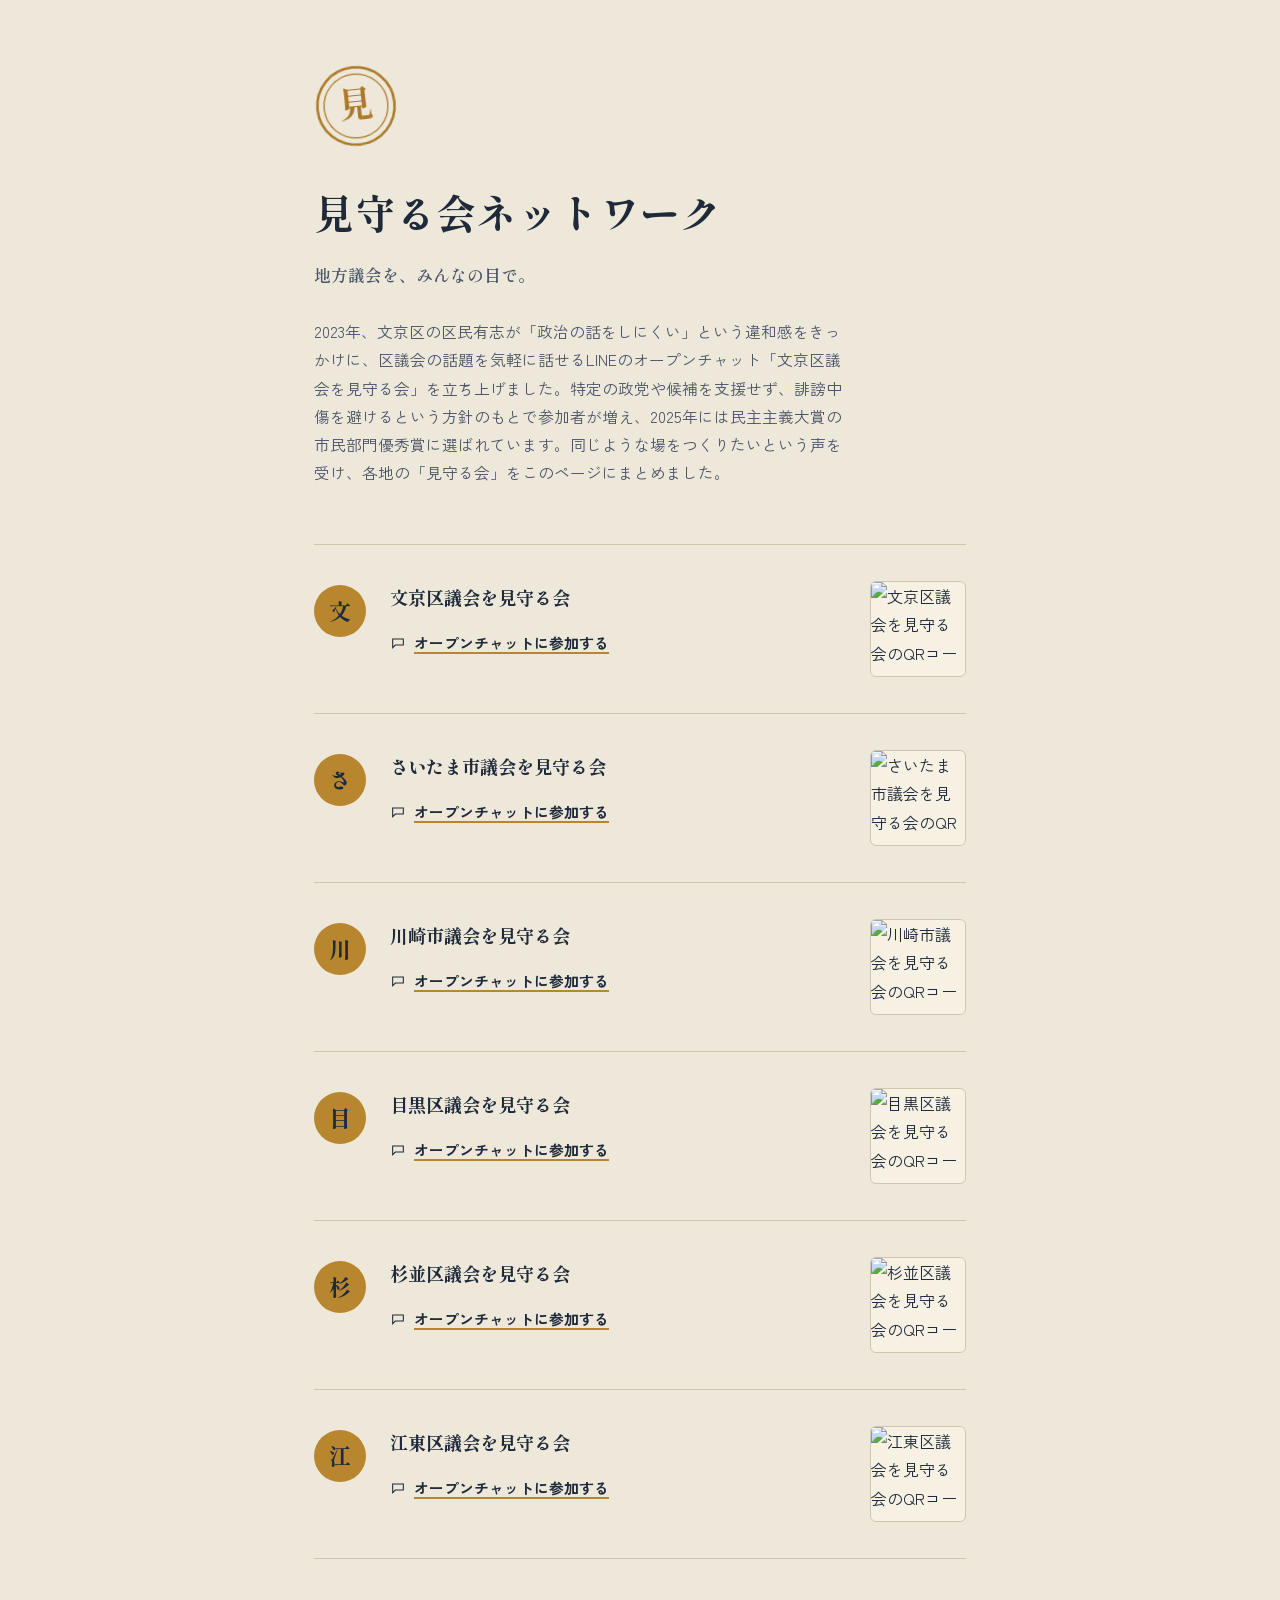
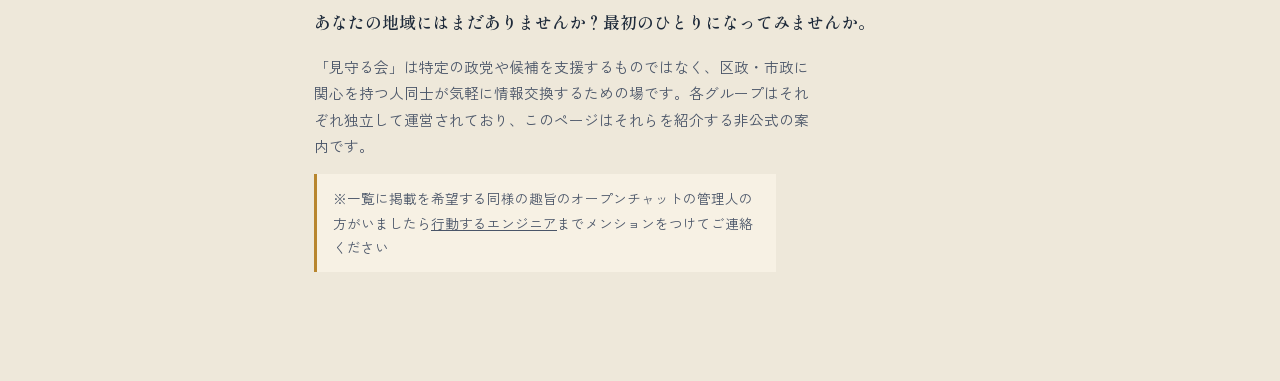
==== index.html @ e1a7dbbd "Update index.html" ====
<!DOCTYPE html>
<html lang="ja">
<head>
<meta charset="UTF-8">
<meta name="viewport" content="width=device-width, initial-scale=1.0">
<title>見守る会ネットワーク | 地方議会を、みんなの目で</title>
<meta name="description" content="各地の「区議会・市議会を見守る会」のLINEオープンチャットへのリンク集です。">

<!--
  ▼ メンテナンス用メモ（公開前に必ず確認してください）▼

  1. 各グループの <a class="join" href="…"> のURLを、実際のLINEオープンチャットの
     招待URL（https://line.me/ti/g2/… の形式）に書き換えてください。
     QRコードはこのURLから自動生成されるので、href を直すだけで両方が更新されます。

  2. 新しい区・市を追加したい場合は、<article class="chapter">…</article> の
     ブロックをひとつ複製して、badge の文字・見出し・説明文・href を書き換えてください。

  3. できあがったら、このファイルを index.html としてGitHubリポジトリのルートに置き、
     Settings → Pages → Branch を選んで公開すれば完了です。
-->

<style>
  @import url('https://fonts.googleapis.com/css2?family=Shippori+Mincho+B1:wght@600;800&family=Zen+Kaku+Gothic+New:wght@400;500;700&display=swap');

  :root{
    --paper: #EEE8DA;
    --paper-light: #F7F1E4;
    --ink: #1E2A3A;
    --ink-soft: #4A5568;
    --gold: #B8862E;
    --green: #4B6B4F;
    --rule: #CFC6B0;
  }

  *{ box-sizing: border-box; }

  html{ -webkit-text-size-adjust: 100%; }

  body{
    margin: 0;
    background: var(--paper);
    color: var(--ink);
    font-family: 'Zen Kaku Gothic New', 'Hiragino Sans', sans-serif;
    line-height: 1.8;
  }

  a{ color: inherit; }

  .wrap{
    max-width: 700px;
    margin: 0 auto;
    padding: 64px 24px 96px;
  }

  /* ---- hero ---- */

  .hero{
    margin-bottom: 56px;
  }

  .seal{
    width: 84px;
    height: 84px;
    margin-bottom: 28px;
  }

  .seal svg{
    width: 100%;
    height: 100%;
    mix-blend-mode: multiply;
    transform: rotate(-6deg);
  }

  @media (prefers-reduced-motion: no-preference){
    .seal svg{
      animation: stamp 0.5s cubic-bezier(.2,1.4,.4,1) both;
    }
  }

  @keyframes stamp{
    0%{ transform: rotate(-6deg) scale(1.9); opacity: 0; }
    100%{ transform: rotate(-6deg) scale(1); opacity: 1; }
  }

  h1{
    font-family: 'Shippori Mincho B1', serif;
    font-weight: 800;
    font-size: clamp(1.8rem, 5vw, 2.5rem);
    margin: 0 0 12px;
    letter-spacing: 0.02em;
  }

  .subhead{
    font-family: 'Shippori Mincho B1', serif;
    font-weight: 600;
    font-size: 1.05rem;
    color: var(--ink-soft);
    margin: 0 0 28px;
  }

  .lede{
    max-width: 34em;
    font-size: 0.98rem;
    color: var(--ink-soft);
  }

  /* ---- chapters ---- */

  .chapters{
    border-top: 1px solid var(--rule);
  }

  .chapter{
    display: flex;
    align-items: flex-start;
    gap: 24px;
    padding: 36px 0;
    border-bottom: 1px solid var(--rule);
  }

  .badge{
    flex: none;
    width: 52px;
    height: 52px;
    border-radius: 50%;
    background: var(--gold);
    color: var(--ink);
    font-family: 'Shippori Mincho B1', serif;
    font-weight: 800;
    font-size: 1.4rem;
    display: flex;
    align-items: center;
    justify-content: center;
    margin-top: 4px;
  }

  .chapter-body{
    flex: 1 1 auto;
    min-width: 0;
  }

  .chapter-body h2{
    font-family: 'Shippori Mincho B1', serif;
    font-weight: 800;
    font-size: 1.15rem;
    margin: 0 0 10px;
  }

  .join{
    margin-top: 6px;
    display: inline-flex;
    align-items: center;
    gap: 8px;
    font-weight: 700;
    font-size: 0.92rem;
    text-decoration: underline;
    text-decoration-color: var(--gold);
    text-decoration-thickness: 2px;
    text-underline-offset: 3px;
  }

  .join svg{ flex: none; width: 16px; height: 16px; }

  .qr{
    flex: none;
    width: 96px;
  }

  .qr img{
    width: 96px;
    height: 96px;
    display: block;
    border-radius: 6px;
    border: 1px solid var(--rule);
    background: var(--paper-light);
  }

  a:focus-visible, .join:focus-visible{
    outline: 2px solid var(--green);
    outline-offset: 3px;
  }

  /* ---- footer ---- */

  footer{
    margin-top: 48px;
  }

  footer p{
    font-size: 0.92rem;
    color: var(--ink-soft);
    max-width: 34em;
  }

  footer .call{
    font-family: 'Shippori Mincho B1', serif;
    font-weight: 600;
    font-size: 1.05rem;
    color: var(--ink);
  }

  footer .note{
    padding: 12px 16px;
    background: var(--paper-light);
    border-left: 3px solid var(--gold);
    font-size: 0.85rem;
  }

  @media (max-width: 520px){
    .wrap{ padding: 48px 18px 72px; }
    .chapter{ flex-wrap: wrap; }
    .qr{ order: 3; width: 84px; margin-left: 76px; margin-top: -4px; }
    .qr img{ width: 84px; height: 84px; }
  }
</style>
</head>
<body>
<div class="wrap">

  <header class="hero">
    <div class="seal" aria-hidden="true">
      <svg viewBox="0 0 100 100" xmlns="http://www.w3.org/2000/svg">
        <circle cx="50" cy="50" r="46" fill="none" stroke="#B8862E" stroke-width="3"/>
        <circle cx="50" cy="50" r="38" fill="none" stroke="#B8862E" stroke-width="1.5"/>
        <text x="50" y="63" text-anchor="middle" font-family="'Shippori Mincho B1', serif" font-weight="800" font-size="42" fill="#B8862E">見</text>
      </svg>
    </div>

    <h1>見守る会ネットワーク</h1>
    <p class="subhead">地方議会を、みんなの目で。</p>

    <p class="lede">
      2023年、文京区の区民有志が「政治の話をしにくい」という違和感をきっかけに、区議会の話題を気軽に話せるLINEのオープンチャット「文京区議会を見守る会」を立ち上げました。特定の政党や候補を支援せず、誹謗中傷を避けるという方針のもとで参加者が増え、2025年には民主主義大賞の市民部門優秀賞に選ばれています。同じような場をつくりたいという声を受け、各地の「見守る会」をこのページにまとめました。
    </p>
  </header>

  <section class="chapters">

    <article class="chapter">
      <div class="badge" aria-hidden="true">文</div>
      <div class="chapter-body">
        <h2>文京区議会を見守る会</h2>
        <a class="join" href="https://line.me/ti/g2/uX19xiIbh3sgjLRc8Ievl3OVMEF34c_DTmSJSw" target="_blank" rel="noopener">
          <svg viewBox="0 0 24 24" fill="none" stroke="currentColor" stroke-width="1.6"><path d="M4 6h16v9H8l-4 4V6z"/></svg>
          オープンチャットに参加する
        </a>
      </div>
      <div class="qr"><img alt="文京区議会を見守る会のQRコード"></div>
    </article>

    <article class="chapter">
      <div class="badge" aria-hidden="true">さ</div>
      <div class="chapter-body">
        <h2>さいたま市議会を見守る会</h2>
        <a class="join" href="https://line.me/ti/g2/AJTHXUtcgmkE7awT84S6b3nRn2G5R-dXxA-NnQ" target="_blank" rel="noopener">
          <svg viewBox="0 0 24 24" fill="none" stroke="currentColor" stroke-width="1.6"><path d="M4 6h16v9H8l-4 4V6z"/></svg>
          オープンチャットに参加する
        </a>
      </div>
      <div class="qr"><img alt="さいたま市議会を見守る会のQRコード"></div>
    </article>

    <article class="chapter">
      <div class="badge" aria-hidden="true">川</div>
      <div class="chapter-body">
        <h2>川崎市議会を見守る会</h2>
        <a class="join" href="https://line.me/ti/g2/vGYy5EzoUxBh_AEsr9-1uiulhtt3LgHVpwlJww" target="_blank" rel="noopener">
          <svg viewBox="0 0 24 24" fill="none" stroke="currentColor" stroke-width="1.6"><path d="M4 6h16v9H8l-4 4V6z"/></svg>
          オープンチャットに参加する
        </a>
      </div>
      <div class="qr"><img alt="川崎市議会を見守る会のQRコード"></div>
    </article>

    <article class="chapter">
      <div class="badge" aria-hidden="true">目</div>
      <div class="chapter-body">
        <h2>目黒区議会を見守る会</h2>
        <a class="join" href="https://line.me/ti/g2/oS2XibGLpiZVPqiX4y2JxPkpLDPBMiJvh0pNAw" target="_blank" rel="noopener">
          <svg viewBox="0 0 24 24" fill="none" stroke="currentColor" stroke-width="1.6"><path d="M4 6h16v9H8l-4 4V6z"/></svg>
          オープンチャットに参加する
        </a>
      </div>
      <div class="qr"><img alt="目黒区議会を見守る会のQRコード"></div>
    </article>

    <article class="chapter">
      <div class="badge" aria-hidden="true">杉</div>
      <div class="chapter-body">
        <h2>杉並区議会を見守る会</h2>
        <a class="join" href="https://line.me/ti/g2/hIdmI86h2pmT0ciBjO7tIazBXbFbRT5PvGVOoQ" target="_blank" rel="noopener">
          <svg viewBox="0 0 24 24" fill="none" stroke="currentColor" stroke-width="1.6"><path d="M4 6h16v9H8l-4 4V6z"/></svg>
          オープンチャットに参加する
        </a>
      </div>
      <div class="qr"><img alt="杉並区議会を見守る会のQRコード"></div>
    </article>

    <article class="chapter">
      <div class="badge" aria-hidden="true">江</div>
      <div class="chapter-body">
        <h2>江東区議会を見守る会</h2>
        <a class="join" href="https://line.me/ti/g2/2aUk9AWVvsoDFVP3bky-AZstFkCkGgi0l5B05w" target="_blank" rel="noopener">
          <svg viewBox="0 0 24 24" fill="none" stroke="currentColor" stroke-width="1.6"><path d="M4 6h16v9H8l-4 4V6z"/></svg>
          オープンチャットに参加する
        </a>
      </div>
      <div class="qr"><img alt="江東区議会を見守る会のQRコード"></div>
    </article>

  </section>

  <footer>
    <p class="call">あなたの地域にはまだありませんか？最初のひとりになってみませんか。</p>
    <p>「見守る会」は特定の政党や候補を支援するものではなく、区政・市政に関心を持つ人同士が気軽に情報交換するための場です。各グループはそれぞれ独立して運営されており、このページはそれらを紹介する非公式の案内です。</p>
    <p class="note">※一覧に掲載を希望する同様の趣旨のオープンチャットの管理人の方がいましたら<a href="https://x.com/angry_engineer0">行動するエンジニア</a>までメンションをつけてご連絡ください</p>
  </footer>

</div>

<script>
  document.querySelectorAll('.chapter').forEach(function(chapter){
    var link = chapter.querySelector('.join');
    var img = chapter.querySelector('.qr img');
    if(!link || !img) return;
    var url = link.getAttribute('href');
    img.src = 'https://api.qrserver.com/v1/create-qr-code/?size=180x180&margin=8&color=1E2A3A&bgcolor=F7F1E4&data=' + encodeURIComponent(url);
  });
</script>

</body>
</html>
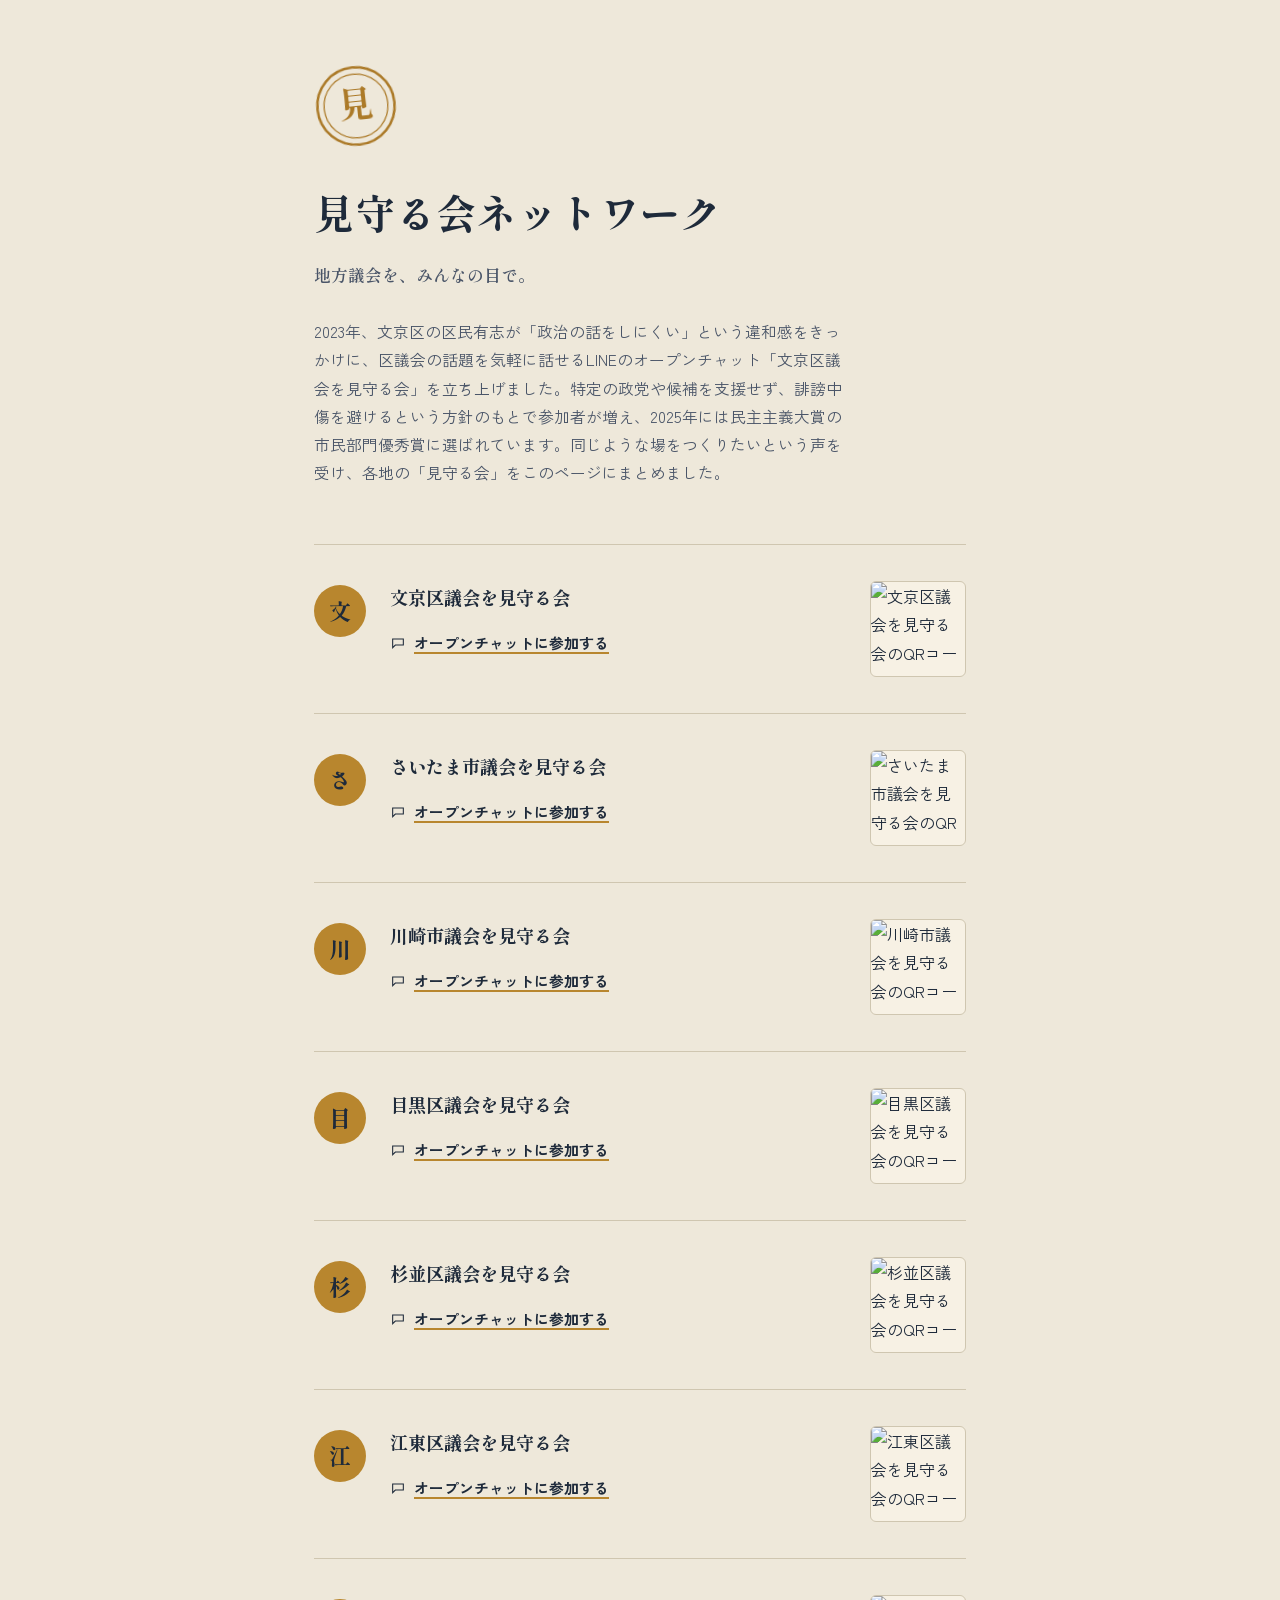
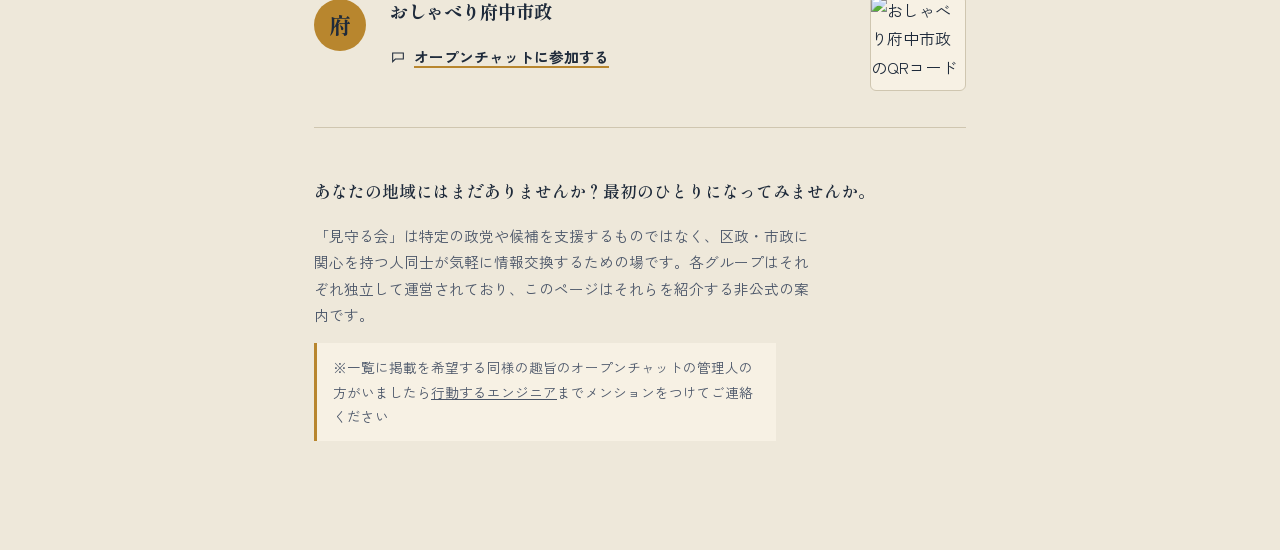
==== commit c4ac11a1: "おしゃべり府中市政追加" ====
--- a/index.html
+++ b/index.html
@@ -309,6 +309,18 @@
       <div class="qr"><img alt="江東区議会を見守る会のQRコード"></div>
     </article>
 
+    <article class="chapter">
+      <div class="badge" aria-hidden="true">府</div>
+      <div class="chapter-body">
+        <h2>おしゃべり府中市政</h2>
+        <a class="join" href="https://line.me/ti/g2/GoTU__NxXvo3y-kL5EpevGjkr70b3fAufKgxzQ" target="_blank" rel="noopener">
+          <svg viewBox="0 0 24 24" fill="none" stroke="currentColor" stroke-width="1.6"><path d="M4 6h16v9H8l-4 4V6z"/></svg>
+          オープンチャットに参加する
+        </a>
+      </div>
+      <div class="qr"><img alt="おしゃべり府中市政のQRコード"></div>
+    </article>
+
   </section>
 
   <footer>
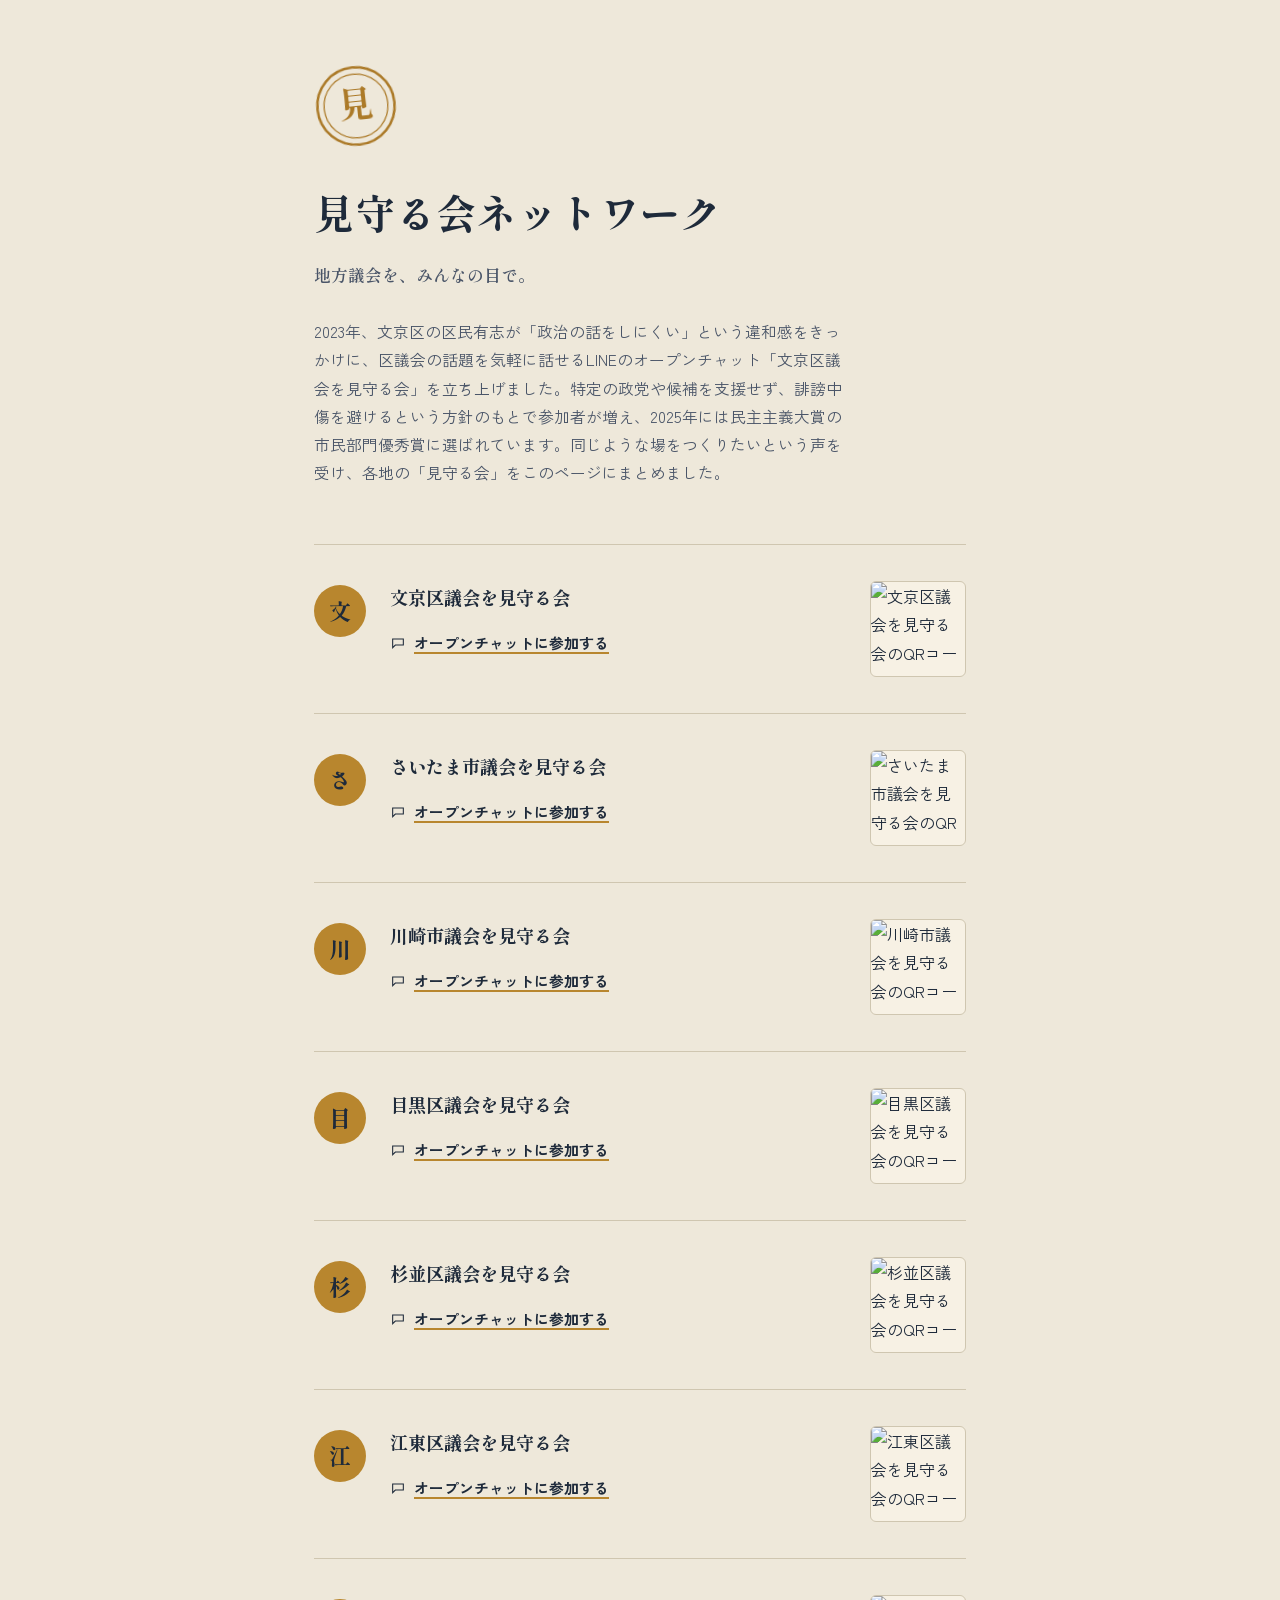
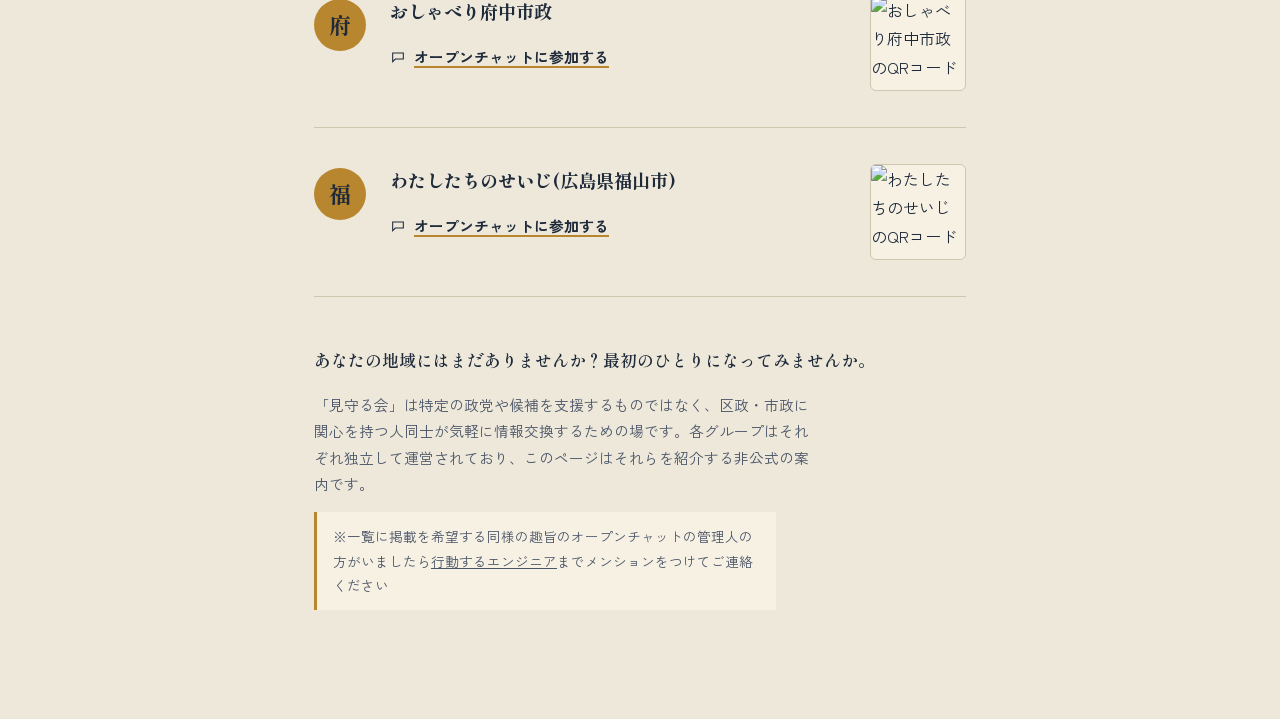
==== commit 70bd8daa: "わたしたちのせいじ(広島県福山市)を追加" ====
--- a/index.html
+++ b/index.html
@@ -321,6 +321,18 @@
       <div class="qr"><img alt="おしゃべり府中市政のQRコード"></div>
     </article>
 
+    <article class="chapter">
+      <div class="badge" aria-hidden="true">福</div>
+      <div class="chapter-body">
+        <h2>わたしたちのせいじ(広島県福山市)</h2>
+        <a class="join" href="https://line.me/ti/g2/9cGcR4DFPSgLPWkqGiiH6FE4uMMx6bXK6iIM7g" target="_blank" rel="noopener">
+          <svg viewBox="0 0 24 24" fill="none" stroke="currentColor" stroke-width="1.6"><path d="M4 6h16v9H8l-4 4V6z"/></svg>
+          オープンチャットに参加する
+        </a>
+      </div>
+      <div class="qr"><img alt="わたしたちのせいじのQRコード"></div>
+    </article>
+
   </section>
 
   <footer>
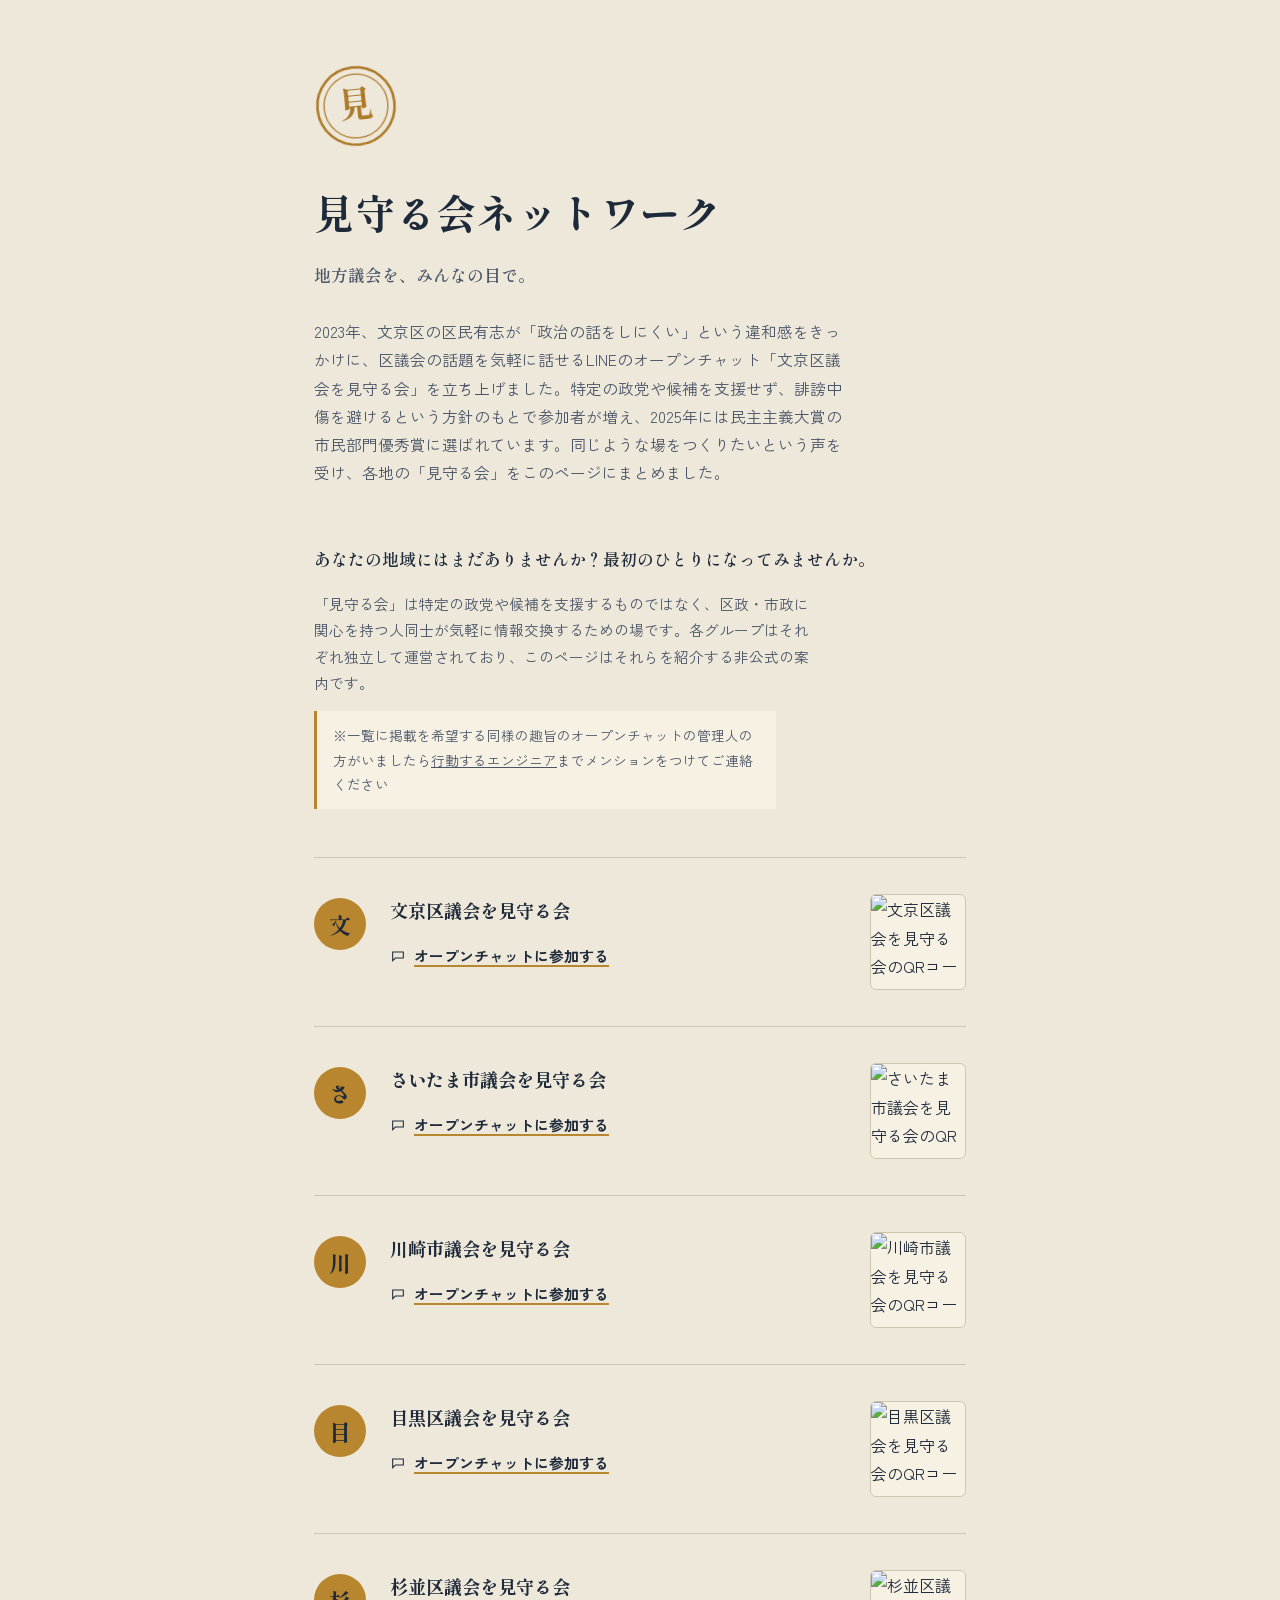
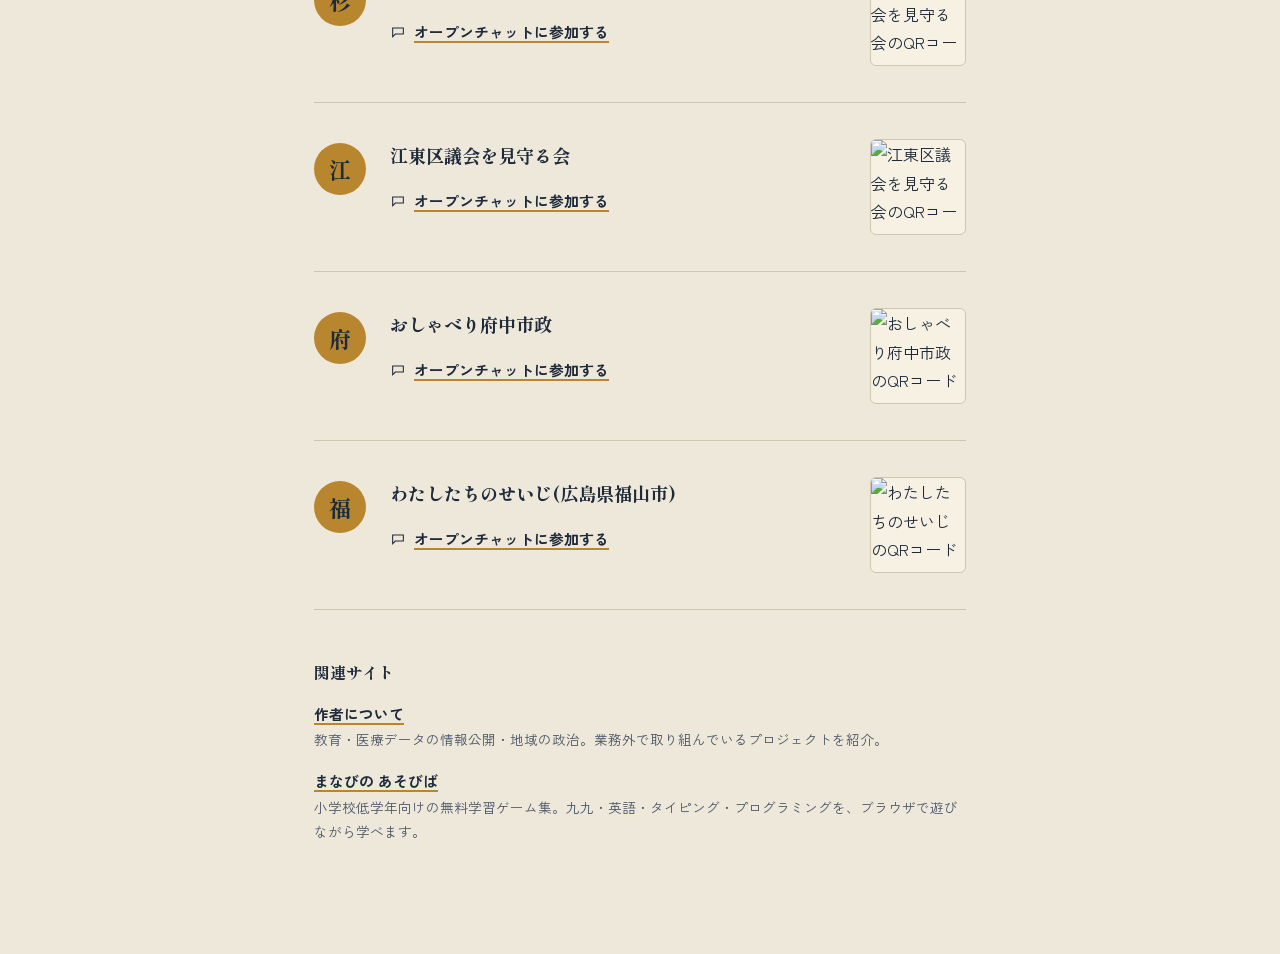
==== commit 626eca64: "ポートフォリオ集とまなびのあそびばへのリンクを追加" ====
--- a/index.html
+++ b/index.html
@@ -187,24 +187,66 @@
     margin-top: 48px;
   }
 
-  footer p{
+  .invite{
+    margin-bottom: 48px;
+  }
+
+  .invite p{
     font-size: 0.92rem;
     color: var(--ink-soft);
     max-width: 34em;
   }
 
-  footer .call{
+  .invite .call{
     font-family: 'Shippori Mincho B1', serif;
     font-weight: 600;
     font-size: 1.05rem;
     color: var(--ink);
   }
 
-  footer .note{
+  .invite .note{
     padding: 12px 16px;
     background: var(--paper-light);
     border-left: 3px solid var(--gold);
     font-size: 0.85rem;
+  }
+
+  /* ---- related ---- */
+
+  .related{
+    margin: 0;
+  }
+
+  .related h2{
+    font-family: 'Shippori Mincho B1', serif;
+    font-weight: 800;
+    font-size: 1rem;
+    margin: 0 0 12px;
+  }
+
+  .related ul{
+    list-style: none;
+    margin: 0;
+    padding: 0;
+  }
+
+  .related li{
+    margin: 0 0 14px;
+  }
+
+  .related a{
+    font-weight: 700;
+    font-size: 0.92rem;
+    text-decoration: underline;
+    text-decoration-color: var(--gold);
+    text-decoration-thickness: 2px;
+    text-underline-offset: 3px;
+  }
+
+  .related .desc{
+    display: block;
+    font-size: 0.85rem;
+    color: var(--ink-soft);
   }
 
   @media (max-width: 520px){
@@ -235,110 +277,126 @@
     </p>
   </header>
 
-  <section class="chapters">
-
-    <article class="chapter">
-      <div class="badge" aria-hidden="true">文</div>
-      <div class="chapter-body">
-        <h2>文京区議会を見守る会</h2>
-        <a class="join" href="https://line.me/ti/g2/uX19xiIbh3sgjLRc8Ievl3OVMEF34c_DTmSJSw" target="_blank" rel="noopener">
-          <svg viewBox="0 0 24 24" fill="none" stroke="currentColor" stroke-width="1.6"><path d="M4 6h16v9H8l-4 4V6z"/></svg>
-          オープンチャットに参加する
-        </a>
-      </div>
-      <div class="qr"><img alt="文京区議会を見守る会のQRコード"></div>
-    </article>
-
-    <article class="chapter">
-      <div class="badge" aria-hidden="true">さ</div>
-      <div class="chapter-body">
-        <h2>さいたま市議会を見守る会</h2>
-        <a class="join" href="https://line.me/ti/g2/AJTHXUtcgmkE7awT84S6b3nRn2G5R-dXxA-NnQ" target="_blank" rel="noopener">
-          <svg viewBox="0 0 24 24" fill="none" stroke="currentColor" stroke-width="1.6"><path d="M4 6h16v9H8l-4 4V6z"/></svg>
-          オープンチャットに参加する
-        </a>
-      </div>
-      <div class="qr"><img alt="さいたま市議会を見守る会のQRコード"></div>
-    </article>
-
-    <article class="chapter">
-      <div class="badge" aria-hidden="true">川</div>
-      <div class="chapter-body">
-        <h2>川崎市議会を見守る会</h2>
-        <a class="join" href="https://line.me/ti/g2/vGYy5EzoUxBh_AEsr9-1uiulhtt3LgHVpwlJww" target="_blank" rel="noopener">
-          <svg viewBox="0 0 24 24" fill="none" stroke="currentColor" stroke-width="1.6"><path d="M4 6h16v9H8l-4 4V6z"/></svg>
-          オープンチャットに参加する
-        </a>
-      </div>
-      <div class="qr"><img alt="川崎市議会を見守る会のQRコード"></div>
-    </article>
-
-    <article class="chapter">
-      <div class="badge" aria-hidden="true">目</div>
-      <div class="chapter-body">
-        <h2>目黒区議会を見守る会</h2>
-        <a class="join" href="https://line.me/ti/g2/oS2XibGLpiZVPqiX4y2JxPkpLDPBMiJvh0pNAw" target="_blank" rel="noopener">
-          <svg viewBox="0 0 24 24" fill="none" stroke="currentColor" stroke-width="1.6"><path d="M4 6h16v9H8l-4 4V6z"/></svg>
-          オープンチャットに参加する
-        </a>
-      </div>
-      <div class="qr"><img alt="目黒区議会を見守る会のQRコード"></div>
-    </article>
-
-    <article class="chapter">
-      <div class="badge" aria-hidden="true">杉</div>
-      <div class="chapter-body">
-        <h2>杉並区議会を見守る会</h2>
-        <a class="join" href="https://line.me/ti/g2/hIdmI86h2pmT0ciBjO7tIazBXbFbRT5PvGVOoQ" target="_blank" rel="noopener">
-          <svg viewBox="0 0 24 24" fill="none" stroke="currentColor" stroke-width="1.6"><path d="M4 6h16v9H8l-4 4V6z"/></svg>
-          オープンチャットに参加する
-        </a>
-      </div>
-      <div class="qr"><img alt="杉並区議会を見守る会のQRコード"></div>
-    </article>
-
-    <article class="chapter">
-      <div class="badge" aria-hidden="true">江</div>
-      <div class="chapter-body">
-        <h2>江東区議会を見守る会</h2>
-        <a class="join" href="https://line.me/ti/g2/2aUk9AWVvsoDFVP3bky-AZstFkCkGgi0l5B05w" target="_blank" rel="noopener">
-          <svg viewBox="0 0 24 24" fill="none" stroke="currentColor" stroke-width="1.6"><path d="M4 6h16v9H8l-4 4V6z"/></svg>
-          オープンチャットに参加する
-        </a>
-      </div>
-      <div class="qr"><img alt="江東区議会を見守る会のQRコード"></div>
-    </article>
-
-    <article class="chapter">
-      <div class="badge" aria-hidden="true">府</div>
-      <div class="chapter-body">
-        <h2>おしゃべり府中市政</h2>
-        <a class="join" href="https://line.me/ti/g2/GoTU__NxXvo3y-kL5EpevGjkr70b3fAufKgxzQ" target="_blank" rel="noopener">
-          <svg viewBox="0 0 24 24" fill="none" stroke="currentColor" stroke-width="1.6"><path d="M4 6h16v9H8l-4 4V6z"/></svg>
-          オープンチャットに参加する
-        </a>
-      </div>
-      <div class="qr"><img alt="おしゃべり府中市政のQRコード"></div>
-    </article>
-
-    <article class="chapter">
-      <div class="badge" aria-hidden="true">福</div>
-      <div class="chapter-body">
-        <h2>わたしたちのせいじ(広島県福山市)</h2>
-        <a class="join" href="https://line.me/ti/g2/9cGcR4DFPSgLPWkqGiiH6FE4uMMx6bXK6iIM7g" target="_blank" rel="noopener">
-          <svg viewBox="0 0 24 24" fill="none" stroke="currentColor" stroke-width="1.6"><path d="M4 6h16v9H8l-4 4V6z"/></svg>
-          オープンチャットに参加する
-        </a>
-      </div>
-      <div class="qr"><img alt="わたしたちのせいじのQRコード"></div>
-    </article>
-
-  </section>
-
-  <footer>
+  <section class="invite">
     <p class="call">あなたの地域にはまだありませんか？最初のひとりになってみませんか。</p>
     <p>「見守る会」は特定の政党や候補を支援するものではなく、区政・市政に関心を持つ人同士が気軽に情報交換するための場です。各グループはそれぞれ独立して運営されており、このページはそれらを紹介する非公式の案内です。</p>
     <p class="note">※一覧に掲載を希望する同様の趣旨のオープンチャットの管理人の方がいましたら<a href="https://x.com/angry_engineer0">行動するエンジニア</a>までメンションをつけてご連絡ください</p>
+  </section>
+
+  <section class="chapters">
+
+    <article class="chapter">
+      <div class="badge" aria-hidden="true">文</div>
+      <div class="chapter-body">
+        <h2>文京区議会を見守る会</h2>
+        <a class="join" href="https://line.me/ti/g2/uX19xiIbh3sgjLRc8Ievl3OVMEF34c_DTmSJSw" target="_blank" rel="noopener">
+          <svg viewBox="0 0 24 24" fill="none" stroke="currentColor" stroke-width="1.6"><path d="M4 6h16v9H8l-4 4V6z"/></svg>
+          オープンチャットに参加する
+        </a>
+      </div>
+      <div class="qr"><img alt="文京区議会を見守る会のQRコード"></div>
+    </article>
+
+    <article class="chapter">
+      <div class="badge" aria-hidden="true">さ</div>
+      <div class="chapter-body">
+        <h2>さいたま市議会を見守る会</h2>
+        <a class="join" href="https://line.me/ti/g2/AJTHXUtcgmkE7awT84S6b3nRn2G5R-dXxA-NnQ" target="_blank" rel="noopener">
+          <svg viewBox="0 0 24 24" fill="none" stroke="currentColor" stroke-width="1.6"><path d="M4 6h16v9H8l-4 4V6z"/></svg>
+          オープンチャットに参加する
+        </a>
+      </div>
+      <div class="qr"><img alt="さいたま市議会を見守る会のQRコード"></div>
+    </article>
+
+    <article class="chapter">
+      <div class="badge" aria-hidden="true">川</div>
+      <div class="chapter-body">
+        <h2>川崎市議会を見守る会</h2>
+        <a class="join" href="https://line.me/ti/g2/vGYy5EzoUxBh_AEsr9-1uiulhtt3LgHVpwlJww" target="_blank" rel="noopener">
+          <svg viewBox="0 0 24 24" fill="none" stroke="currentColor" stroke-width="1.6"><path d="M4 6h16v9H8l-4 4V6z"/></svg>
+          オープンチャットに参加する
+        </a>
+      </div>
+      <div class="qr"><img alt="川崎市議会を見守る会のQRコード"></div>
+    </article>
+
+    <article class="chapter">
+      <div class="badge" aria-hidden="true">目</div>
+      <div class="chapter-body">
+        <h2>目黒区議会を見守る会</h2>
+        <a class="join" href="https://line.me/ti/g2/oS2XibGLpiZVPqiX4y2JxPkpLDPBMiJvh0pNAw" target="_blank" rel="noopener">
+          <svg viewBox="0 0 24 24" fill="none" stroke="currentColor" stroke-width="1.6"><path d="M4 6h16v9H8l-4 4V6z"/></svg>
+          オープンチャットに参加する
+        </a>
+      </div>
+      <div class="qr"><img alt="目黒区議会を見守る会のQRコード"></div>
+    </article>
+
+    <article class="chapter">
+      <div class="badge" aria-hidden="true">杉</div>
+      <div class="chapter-body">
+        <h2>杉並区議会を見守る会</h2>
+        <a class="join" href="https://line.me/ti/g2/hIdmI86h2pmT0ciBjO7tIazBXbFbRT5PvGVOoQ" target="_blank" rel="noopener">
+          <svg viewBox="0 0 24 24" fill="none" stroke="currentColor" stroke-width="1.6"><path d="M4 6h16v9H8l-4 4V6z"/></svg>
+          オープンチャットに参加する
+        </a>
+      </div>
+      <div class="qr"><img alt="杉並区議会を見守る会のQRコード"></div>
+    </article>
+
+    <article class="chapter">
+      <div class="badge" aria-hidden="true">江</div>
+      <div class="chapter-body">
+        <h2>江東区議会を見守る会</h2>
+        <a class="join" href="https://line.me/ti/g2/2aUk9AWVvsoDFVP3bky-AZstFkCkGgi0l5B05w" target="_blank" rel="noopener">
+          <svg viewBox="0 0 24 24" fill="none" stroke="currentColor" stroke-width="1.6"><path d="M4 6h16v9H8l-4 4V6z"/></svg>
+          オープンチャットに参加する
+        </a>
+      </div>
+      <div class="qr"><img alt="江東区議会を見守る会のQRコード"></div>
+    </article>
+
+    <article class="chapter">
+      <div class="badge" aria-hidden="true">府</div>
+      <div class="chapter-body">
+        <h2>おしゃべり府中市政</h2>
+        <a class="join" href="https://line.me/ti/g2/GoTU__NxXvo3y-kL5EpevGjkr70b3fAufKgxzQ" target="_blank" rel="noopener">
+          <svg viewBox="0 0 24 24" fill="none" stroke="currentColor" stroke-width="1.6"><path d="M4 6h16v9H8l-4 4V6z"/></svg>
+          オープンチャットに参加する
+        </a>
+      </div>
+      <div class="qr"><img alt="おしゃべり府中市政のQRコード"></div>
+    </article>
+
+    <article class="chapter">
+      <div class="badge" aria-hidden="true">福</div>
+      <div class="chapter-body">
+        <h2>わたしたちのせいじ(広島県福山市)</h2>
+        <a class="join" href="https://line.me/ti/g2/9cGcR4DFPSgLPWkqGiiH6FE4uMMx6bXK6iIM7g" target="_blank" rel="noopener">
+          <svg viewBox="0 0 24 24" fill="none" stroke="currentColor" stroke-width="1.6"><path d="M4 6h16v9H8l-4 4V6z"/></svg>
+          オープンチャットに参加する
+        </a>
+      </div>
+      <div class="qr"><img alt="わたしたちのせいじのQRコード"></div>
+    </article>
+
+  </section>
+
+  <footer>
+    <nav class="related" aria-label="関連サイト">
+      <h2>関連サイト</h2>
+      <ul>
+        <li>
+          <a href="https://sunmoonstern.github.io/" target="_blank" rel="noopener">作者について</a>
+          <span class="desc">教育・医療データの情報公開・地域の政治。業務外で取り組んでいるプロジェクトを紹介。</span>
+        </li>
+        <li>
+          <a href="https://sunmoonstern.github.io/fun-games/" target="_blank" rel="noopener">まなびの あそびば</a>
+          <span class="desc">小学校低学年向けの無料学習ゲーム集。九九・英語・タイピング・プログラミングを、ブラウザで遊びながら学べます。</span>
+        </li>
+      </ul>
+    </nav>
   </footer>
 
 </div>
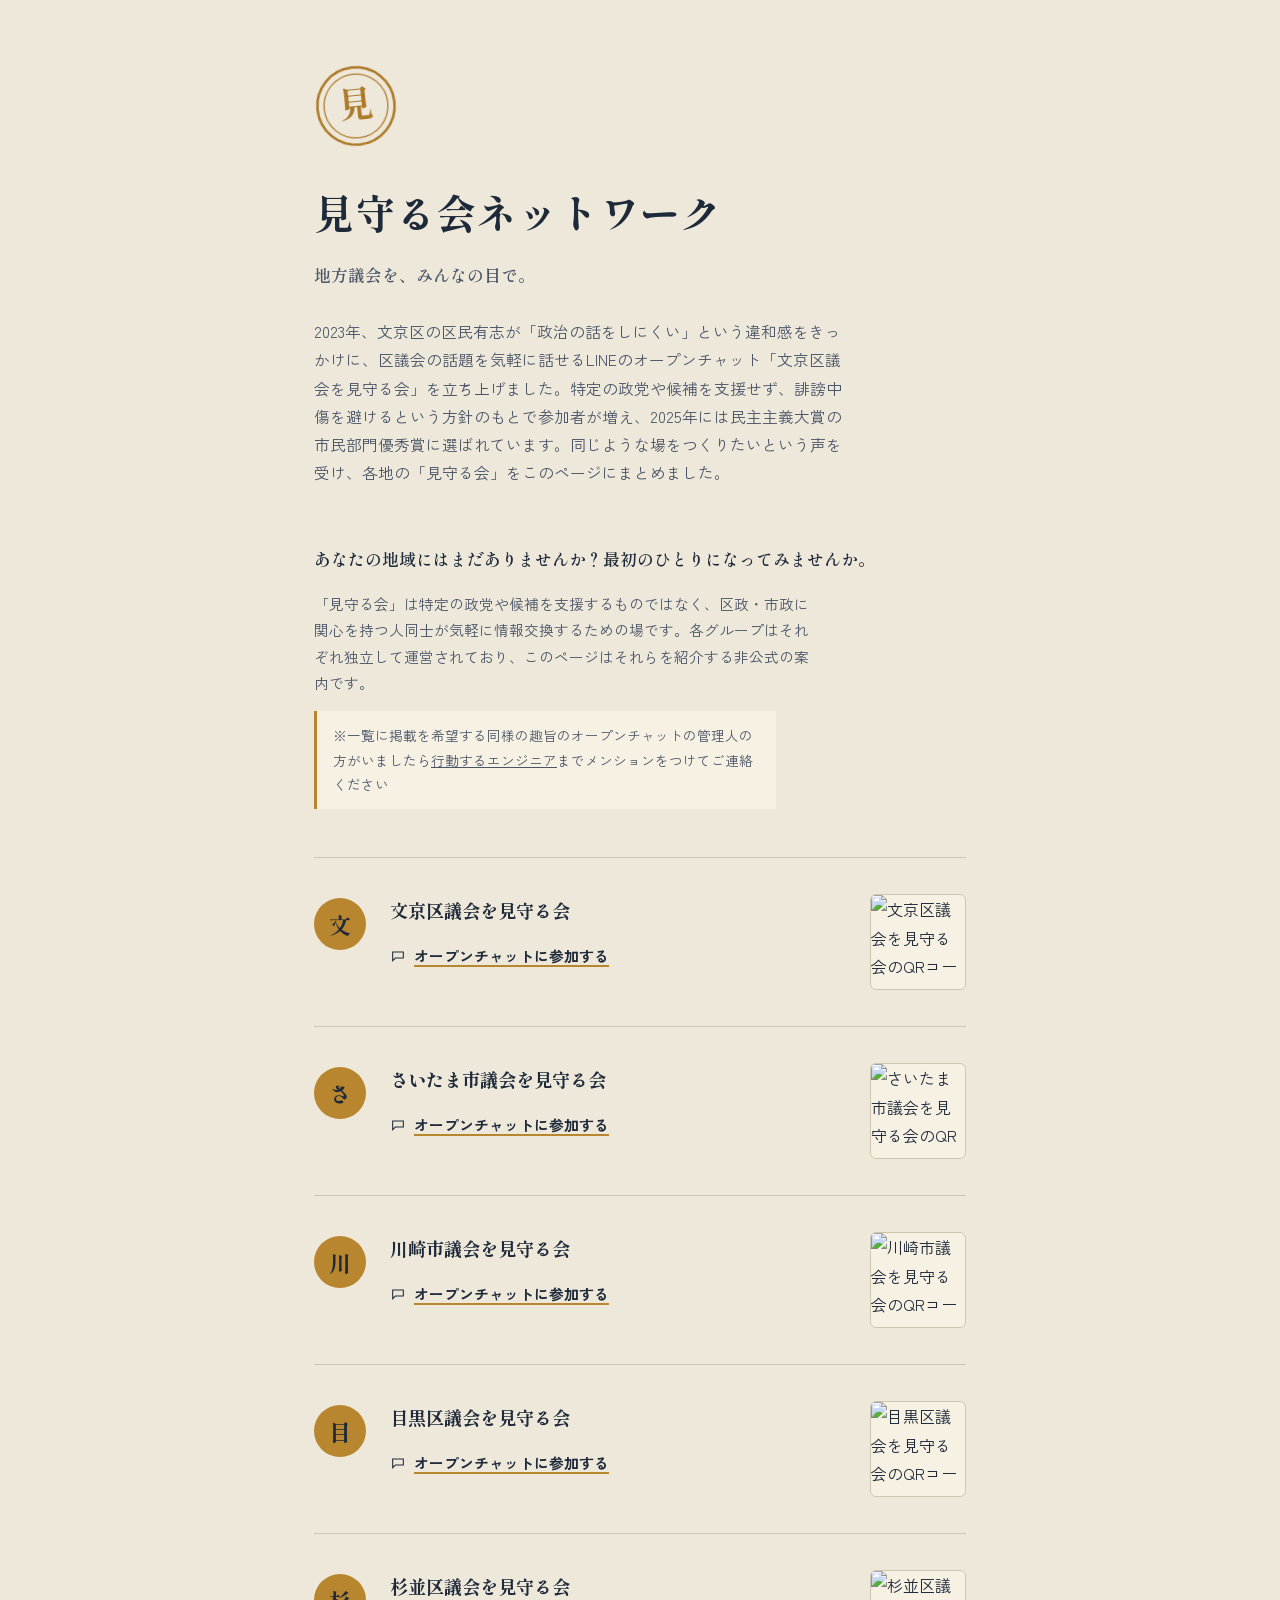
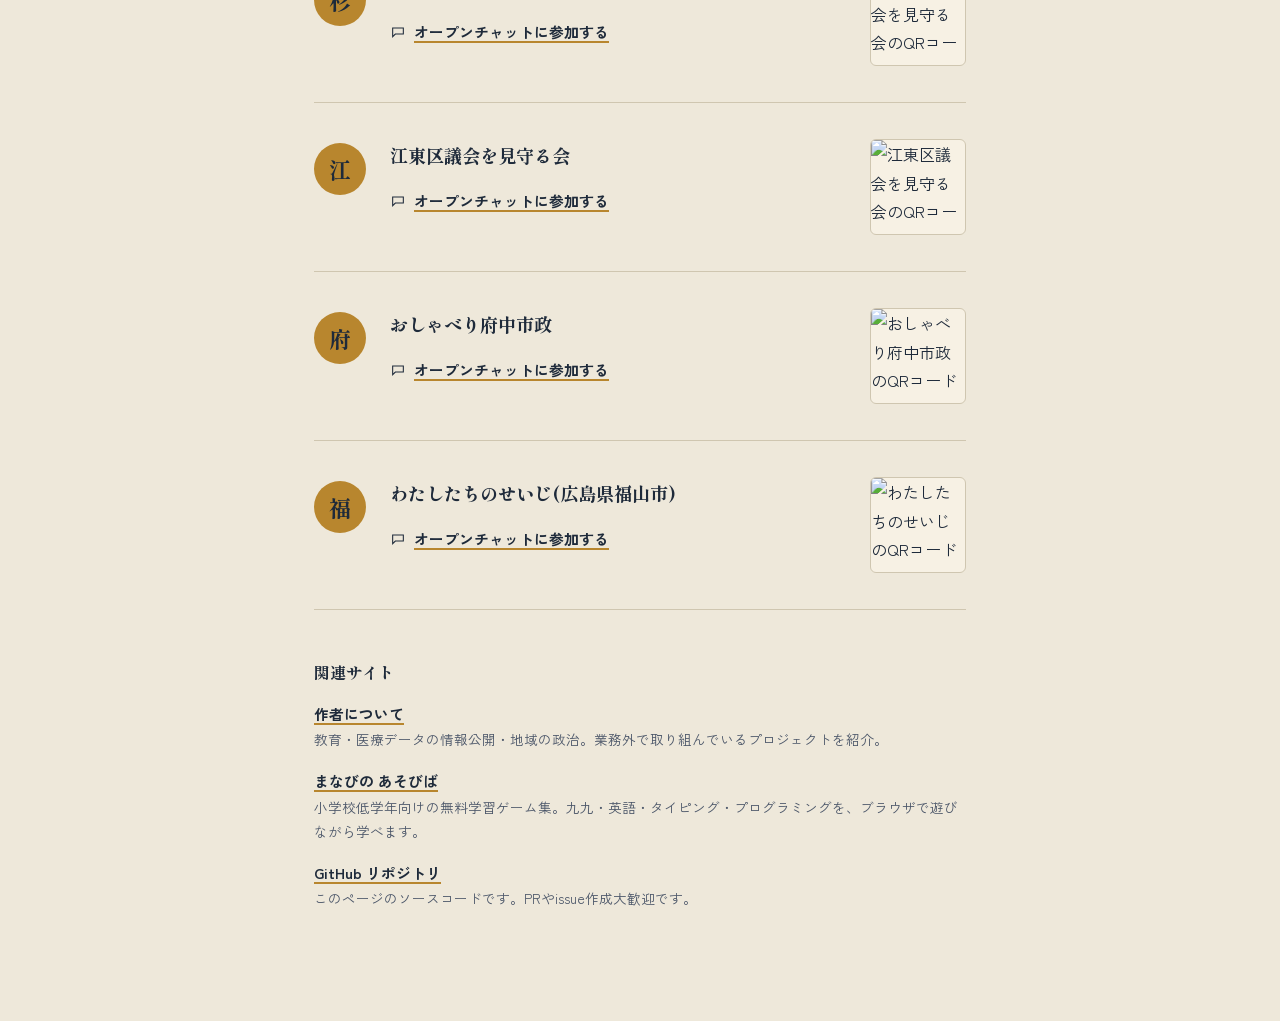
==== commit 5eb27fb9: "githuへのリンク追加" ====
--- a/index.html
+++ b/index.html
@@ -395,6 +395,10 @@
           <a href="https://sunmoonstern.github.io/fun-games/" target="_blank" rel="noopener">まなびの あそびば</a>
           <span class="desc">小学校低学年向けの無料学習ゲーム集。九九・英語・タイピング・プログラミングを、ブラウザで遊びながら学べます。</span>
         </li>
+        <li>
+          <a href="https://github.com/sunmoonStern/minamoru-network" target="_blank" rel="noopener">GitHub リポジトリ</a>
+          <span class="desc">このページのソースコードです。PRやissue作成大歓迎です。</span>
+        </li>
       </ul>
     </nav>
   </footer>
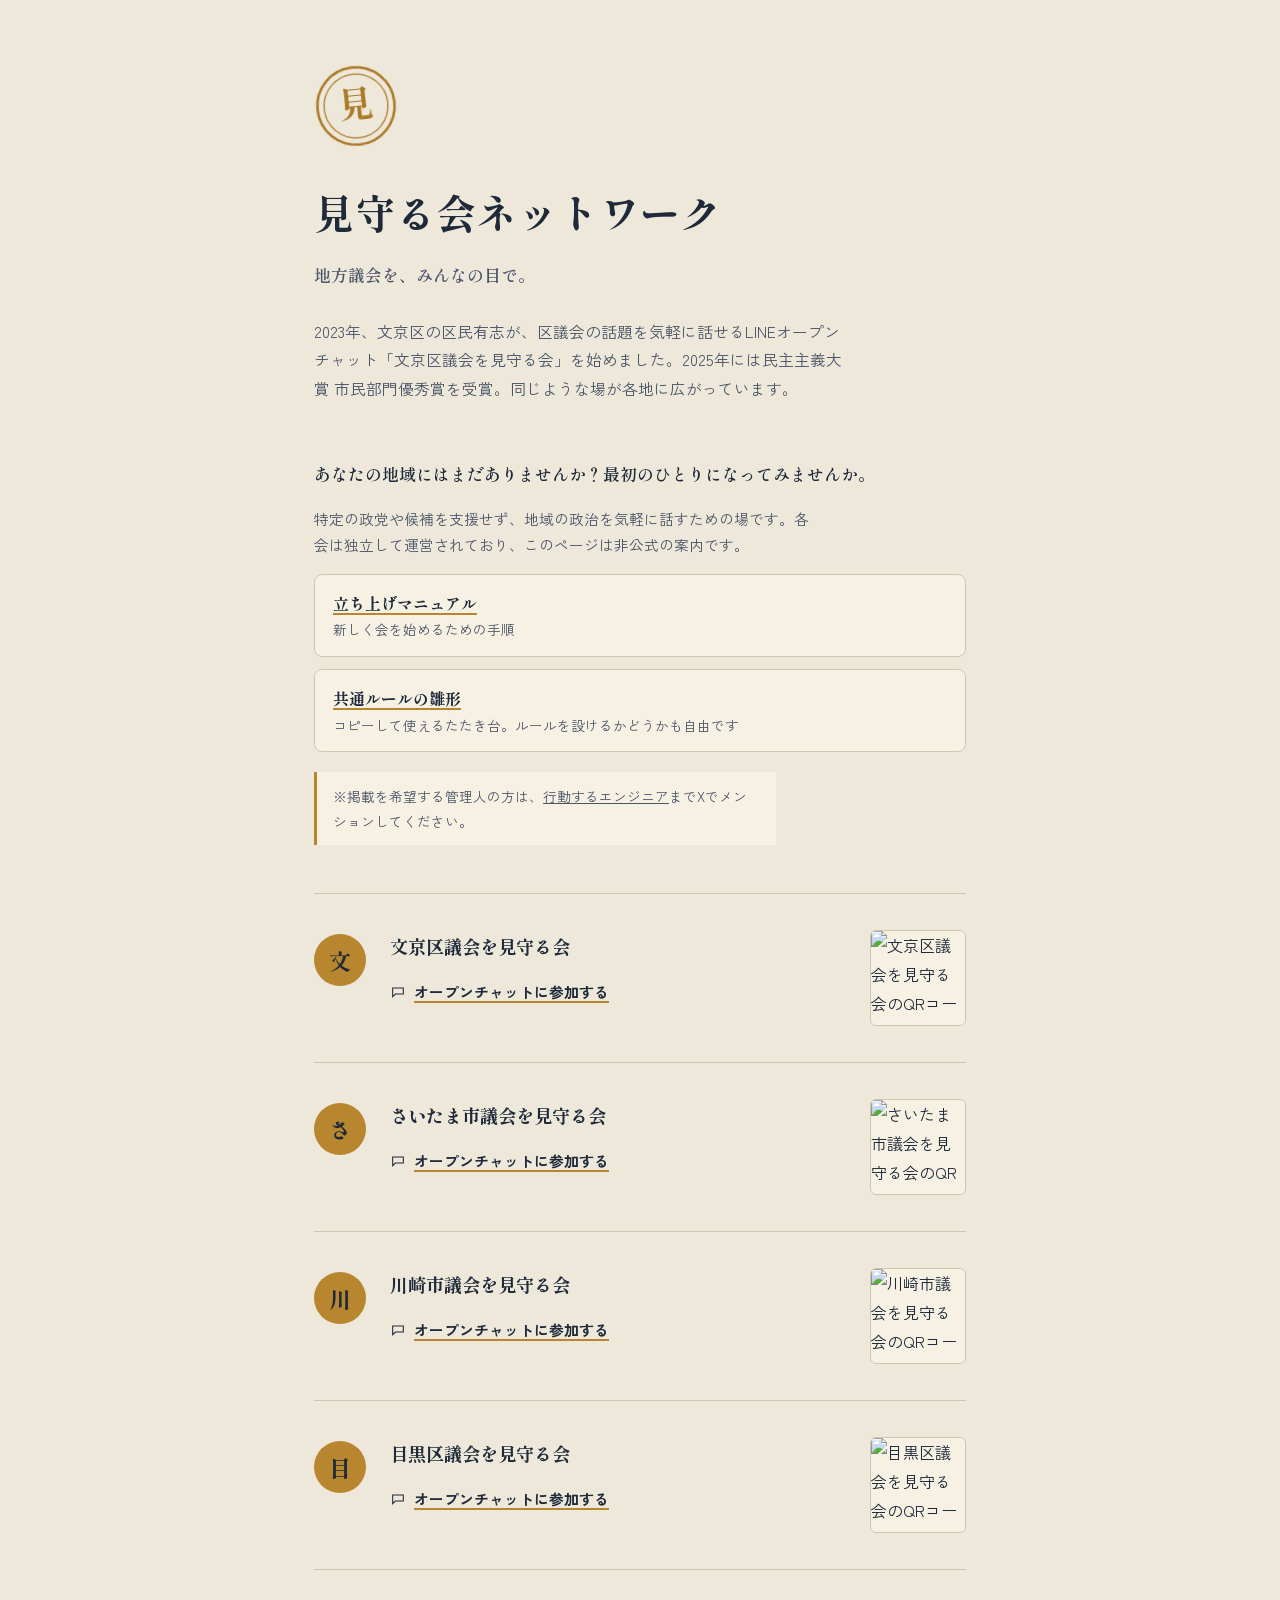
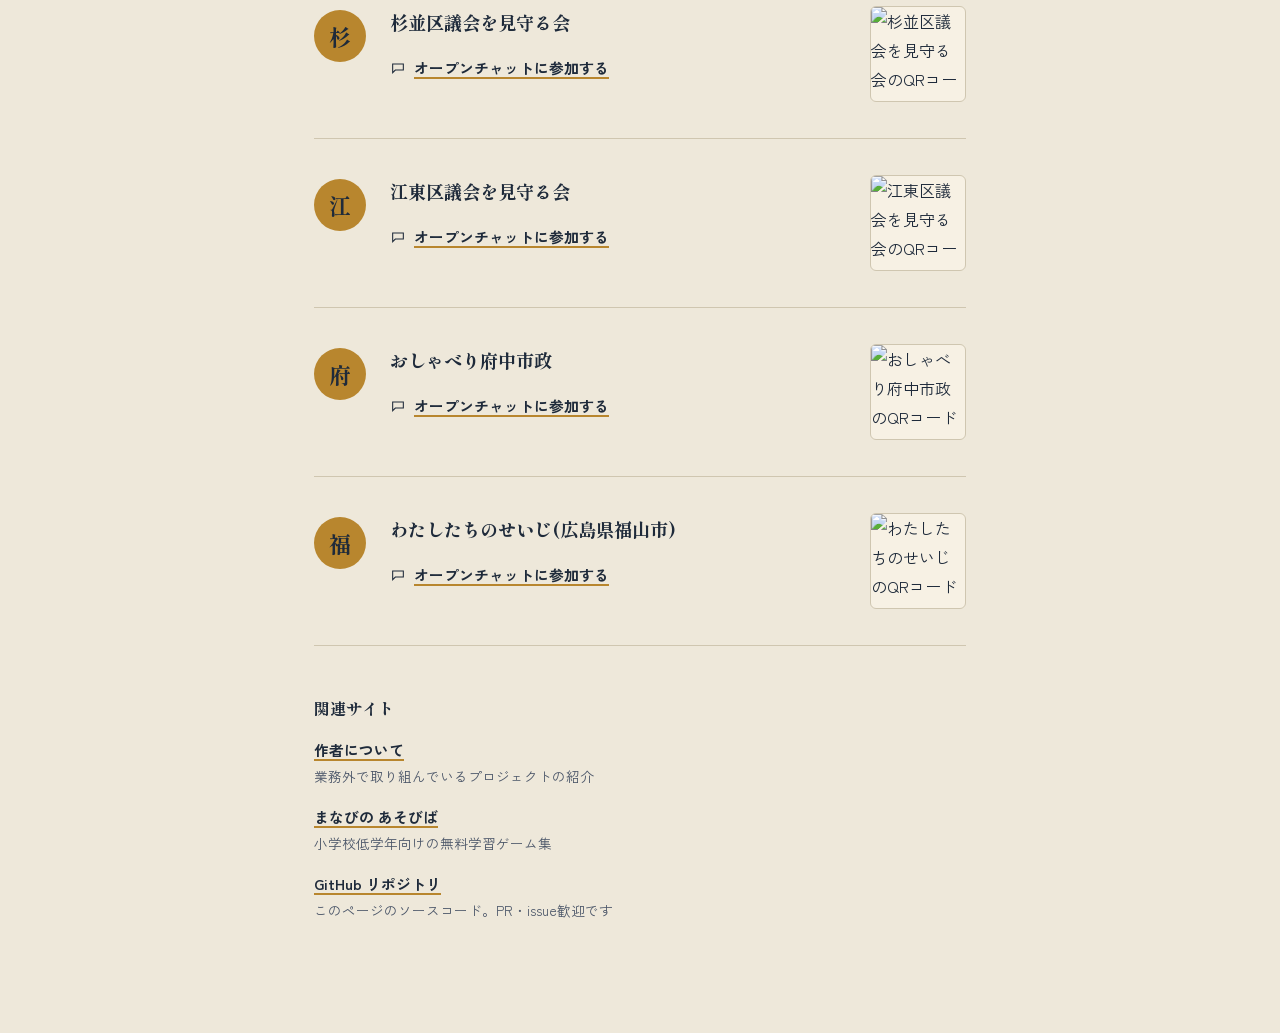
==== commit 979ca60f: "共通ルールの雛形と立ち上げマニュアル追加" ====
--- a/index.html
+++ b/index.html
@@ -4,7 +4,7 @@
 <meta charset="UTF-8">
 <meta name="viewport" content="width=device-width, initial-scale=1.0">
 <title>見守る会ネットワーク | 地方議会を、みんなの目で</title>
-<meta name="description" content="各地の「区議会・市議会を見守る会」のLINEオープンチャットへのリンク集です。">
+<meta name="description" content="文京区・杉並区・目黒区・江東区・さいたま市・川崎市など、各地の「区議会・市議会を見守る会」のLINEオープンチャットをまとめた非公式のリンク集です。特定の政党や候補を支援せず、地域の議会について気軽に話せる場を紹介しています。">
 
 <!--
   ▼ メンテナンス用メモ（公開前に必ず確認してください）▼
@@ -211,6 +211,37 @@
     font-size: 0.85rem;
   }
 
+  .guides{
+    list-style: none;
+    margin: 0 0 20px;
+    padding: 0;
+    display: grid;
+    gap: 12px;
+  }
+
+  .guides li{
+    padding: 14px 18px;
+    background: var(--paper-light);
+    border: 1px solid var(--rule);
+    border-radius: 8px;
+  }
+
+  .guides a{
+    font-family: 'Shippori Mincho B1', serif;
+    font-weight: 800;
+    font-size: 1rem;
+    text-decoration: underline;
+    text-decoration-color: var(--gold);
+    text-decoration-thickness: 2px;
+    text-underline-offset: 3px;
+  }
+
+  .guides .desc{
+    display: block;
+    font-size: 0.85rem;
+    color: var(--ink-soft);
+  }
+
   /* ---- related ---- */
 
   .related{
@@ -273,14 +304,18 @@
     <p class="subhead">地方議会を、みんなの目で。</p>
 
     <p class="lede">
-      2023年、文京区の区民有志が「政治の話をしにくい」という違和感をきっかけに、区議会の話題を気軽に話せるLINEのオープンチャット「文京区議会を見守る会」を立ち上げました。特定の政党や候補を支援せず、誹謗中傷を避けるという方針のもとで参加者が増え、2025年には民主主義大賞の市民部門優秀賞に選ばれています。同じような場をつくりたいという声を受け、各地の「見守る会」をこのページにまとめました。
+      2023年、文京区の区民有志が、区議会の話題を気軽に話せるLINEオープンチャット「文京区議会を見守る会」を始めました。2025年には民主主義大賞 市民部門優秀賞を受賞。同じような場が各地に広がっています。
     </p>
   </header>
 
   <section class="invite">
     <p class="call">あなたの地域にはまだありませんか？最初のひとりになってみませんか。</p>
-    <p>「見守る会」は特定の政党や候補を支援するものではなく、区政・市政に関心を持つ人同士が気軽に情報交換するための場です。各グループはそれぞれ独立して運営されており、このページはそれらを紹介する非公式の案内です。</p>
-    <p class="note">※一覧に掲載を希望する同様の趣旨のオープンチャットの管理人の方がいましたら<a href="https://x.com/angry_engineer0">行動するエンジニア</a>までメンションをつけてご連絡ください</p>
+    <p>特定の政党や候補を支援せず、地域の政治を気軽に話すための場です。各会は独立して運営されており、このページは非公式の案内です。</p>
+    <ul class="guides">
+      <li><a href="start/">立ち上げマニュアル</a><span class="desc">新しく会を始めるための手順</span></li>
+      <li><a href="rules/">共通ルールの雛形</a><span class="desc">コピーして使えるたたき台。ルールを設けるかどうかも自由です</span></li>
+    </ul>
+    <p class="note">※掲載を希望する管理人の方は、<a href="https://x.com/angry_engineer0">行動するエンジニア</a>までXでメンションしてください。</p>
   </section>
 
   <section class="chapters">
@@ -389,15 +424,15 @@
       <ul>
         <li>
           <a href="https://sunmoonstern.github.io/" target="_blank" rel="noopener">作者について</a>
-          <span class="desc">教育・医療データの情報公開・地域の政治。業務外で取り組んでいるプロジェクトを紹介。</span>
+          <span class="desc">業務外で取り組んでいるプロジェクトの紹介</span>
         </li>
         <li>
           <a href="https://sunmoonstern.github.io/fun-games/" target="_blank" rel="noopener">まなびの あそびば</a>
-          <span class="desc">小学校低学年向けの無料学習ゲーム集。九九・英語・タイピング・プログラミングを、ブラウザで遊びながら学べます。</span>
+          <span class="desc">小学校低学年向けの無料学習ゲーム集</span>
         </li>
         <li>
           <a href="https://github.com/sunmoonStern/minamoru-network" target="_blank" rel="noopener">GitHub リポジトリ</a>
-          <span class="desc">このページのソースコードです。PRやissue作成大歓迎です。</span>
+          <span class="desc">このページのソースコード。PR・issue歓迎です</span>
         </li>
       </ul>
     </nav>
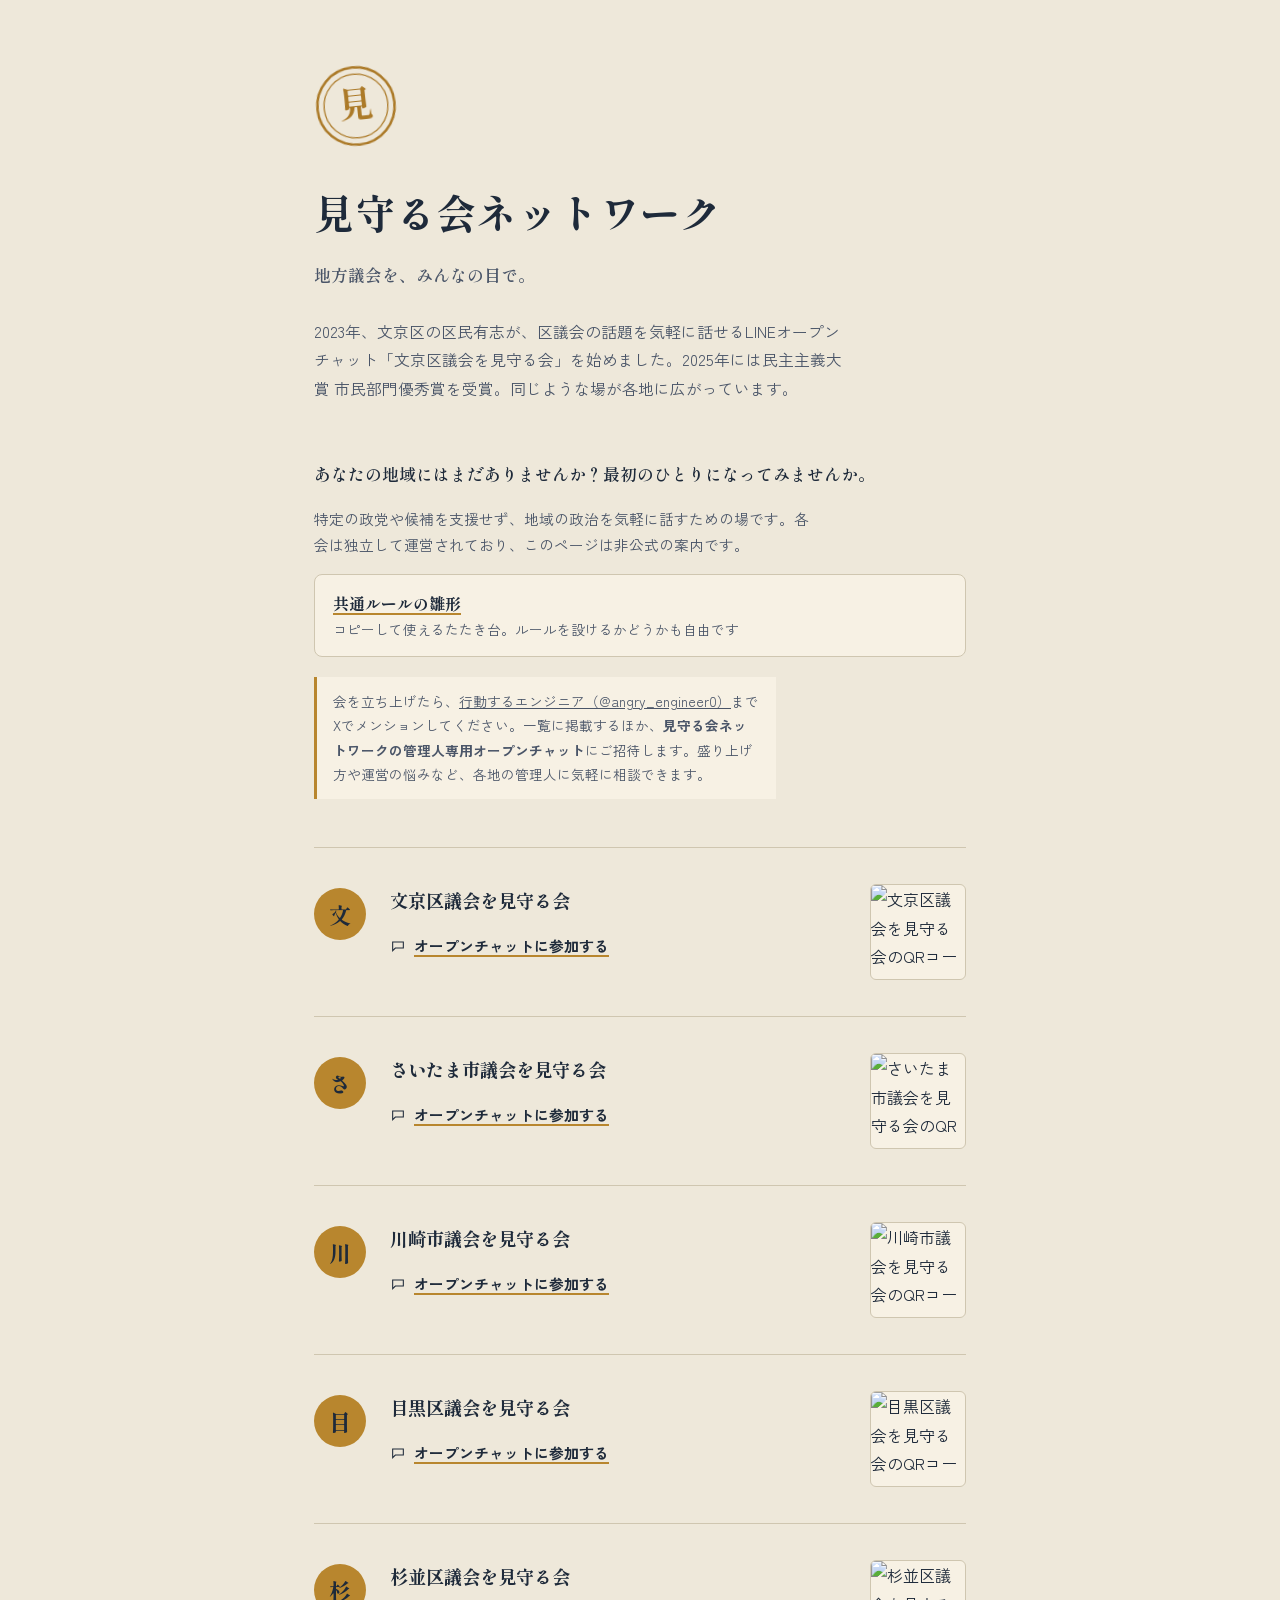
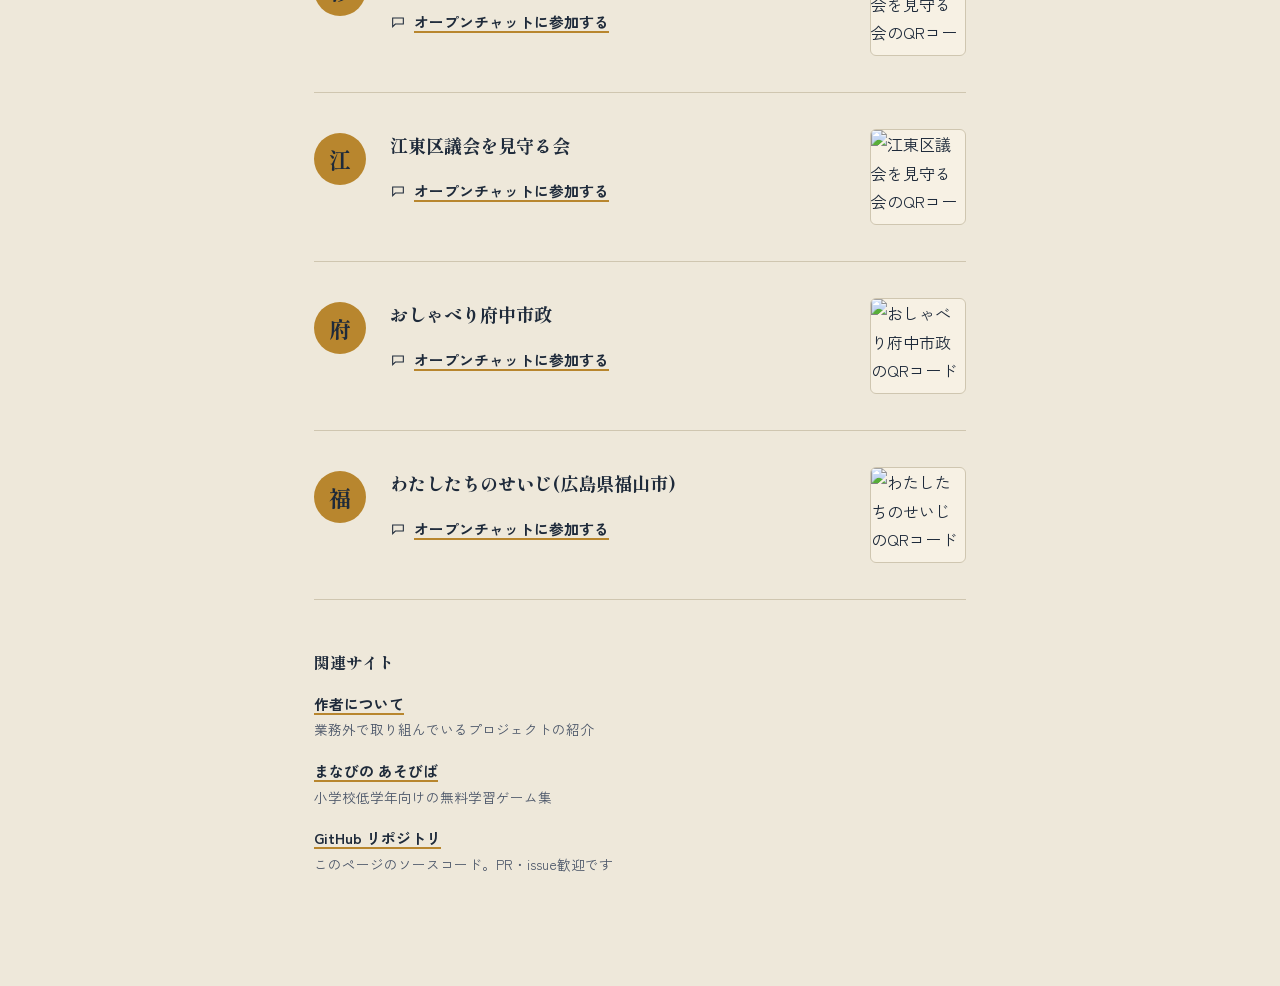
==== commit 19a602b6: "立ち上げマニュアルを削除し、管理人オープンチャットの案内をトップに移動 Co-Authored-By: Claude Opus 5.5 <noreply@anthropic.com>" ====
--- a/index.html
+++ b/index.html
@@ -312,10 +312,9 @@
     <p class="call">あなたの地域にはまだありませんか？最初のひとりになってみませんか。</p>
     <p>特定の政党や候補を支援せず、地域の政治を気軽に話すための場です。各会は独立して運営されており、このページは非公式の案内です。</p>
     <ul class="guides">
-      <li><a href="start/">立ち上げマニュアル</a><span class="desc">新しく会を始めるための手順</span></li>
       <li><a href="rules/">共通ルールの雛形</a><span class="desc">コピーして使えるたたき台。ルールを設けるかどうかも自由です</span></li>
     </ul>
-    <p class="note">※掲載を希望する管理人の方は、<a href="https://x.com/angry_engineer0">行動するエンジニア</a>までXでメンションしてください。</p>
+    <p class="note">会を立ち上げたら、<a href="https://x.com/angry_engineer0" target="_blank" rel="noopener">行動するエンジニア（@angry_engineer0）</a>までXでメンションしてください。一覧に掲載するほか、<b>見守る会ネットワークの管理人専用オープンチャット</b>にご招待します。盛り上げ方や運営の悩みなど、各地の管理人に気軽に相談できます。</p>
   </section>
 
   <section class="chapters">
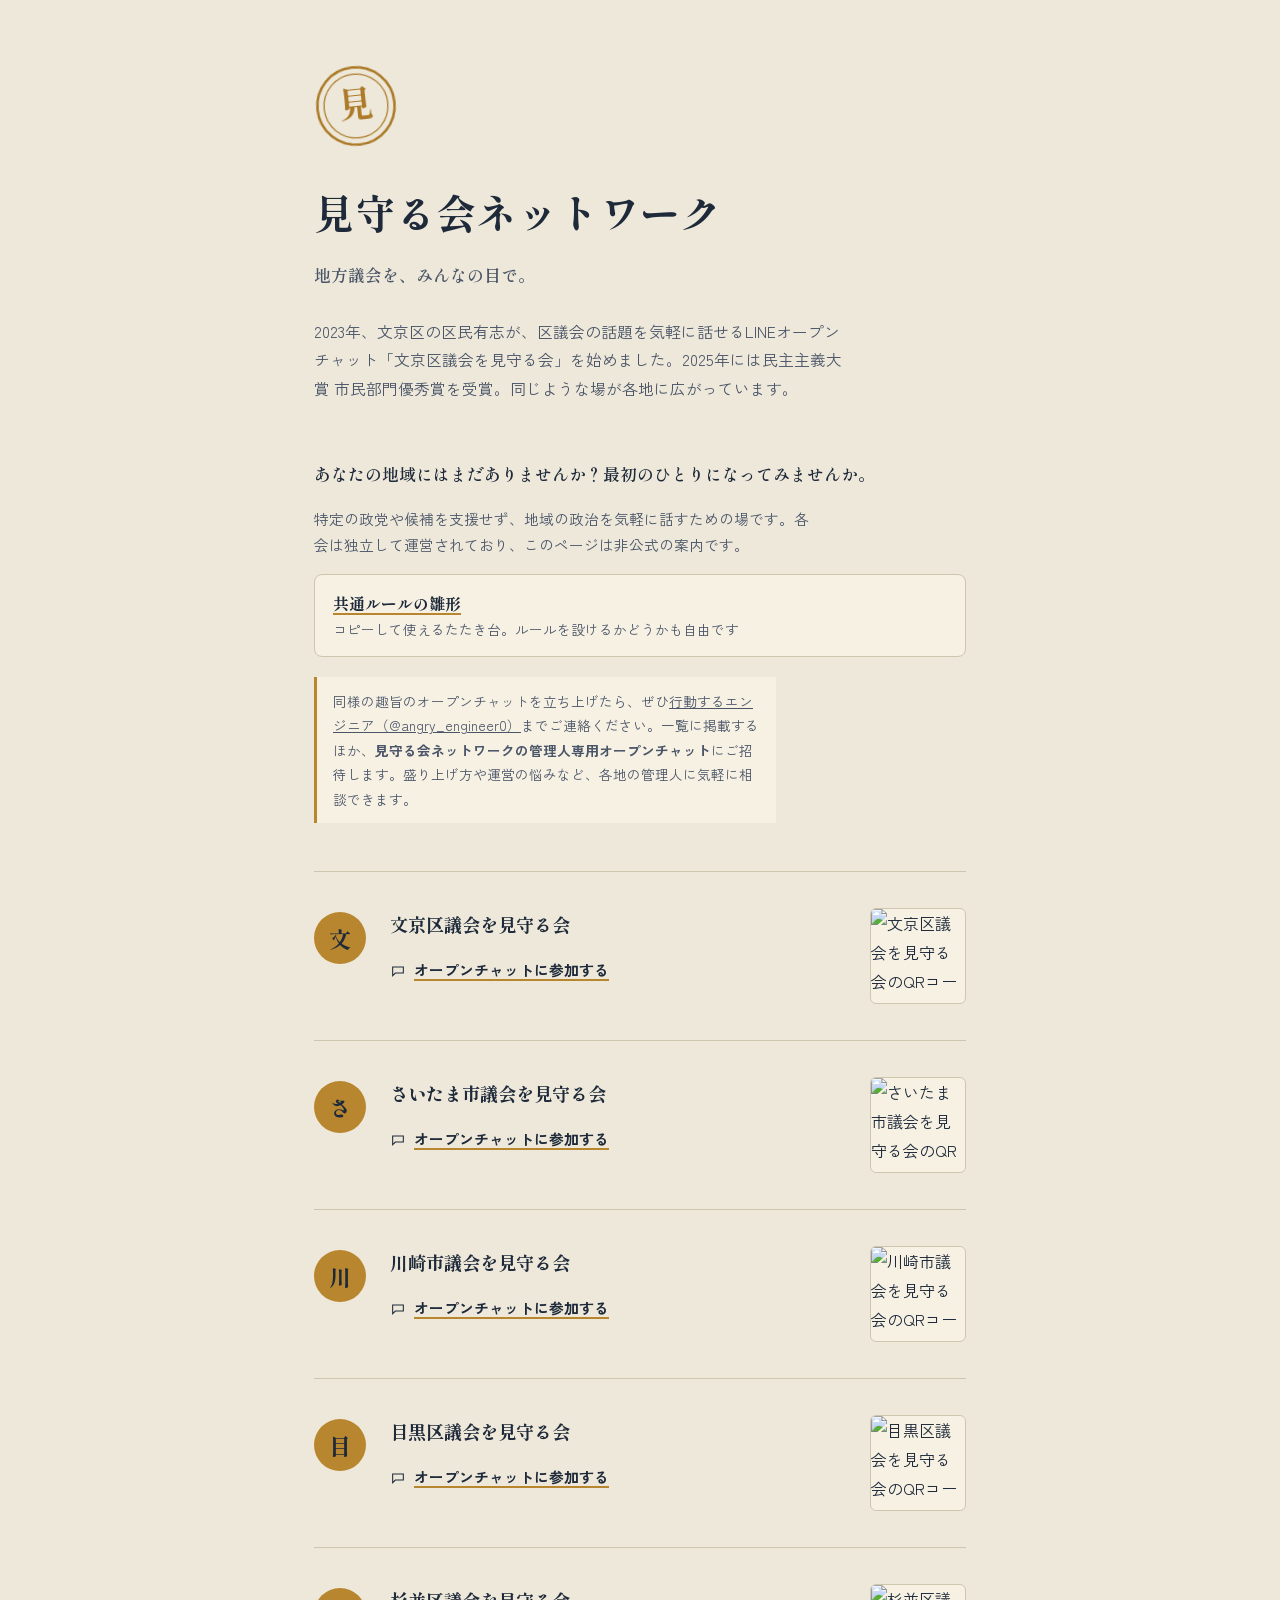
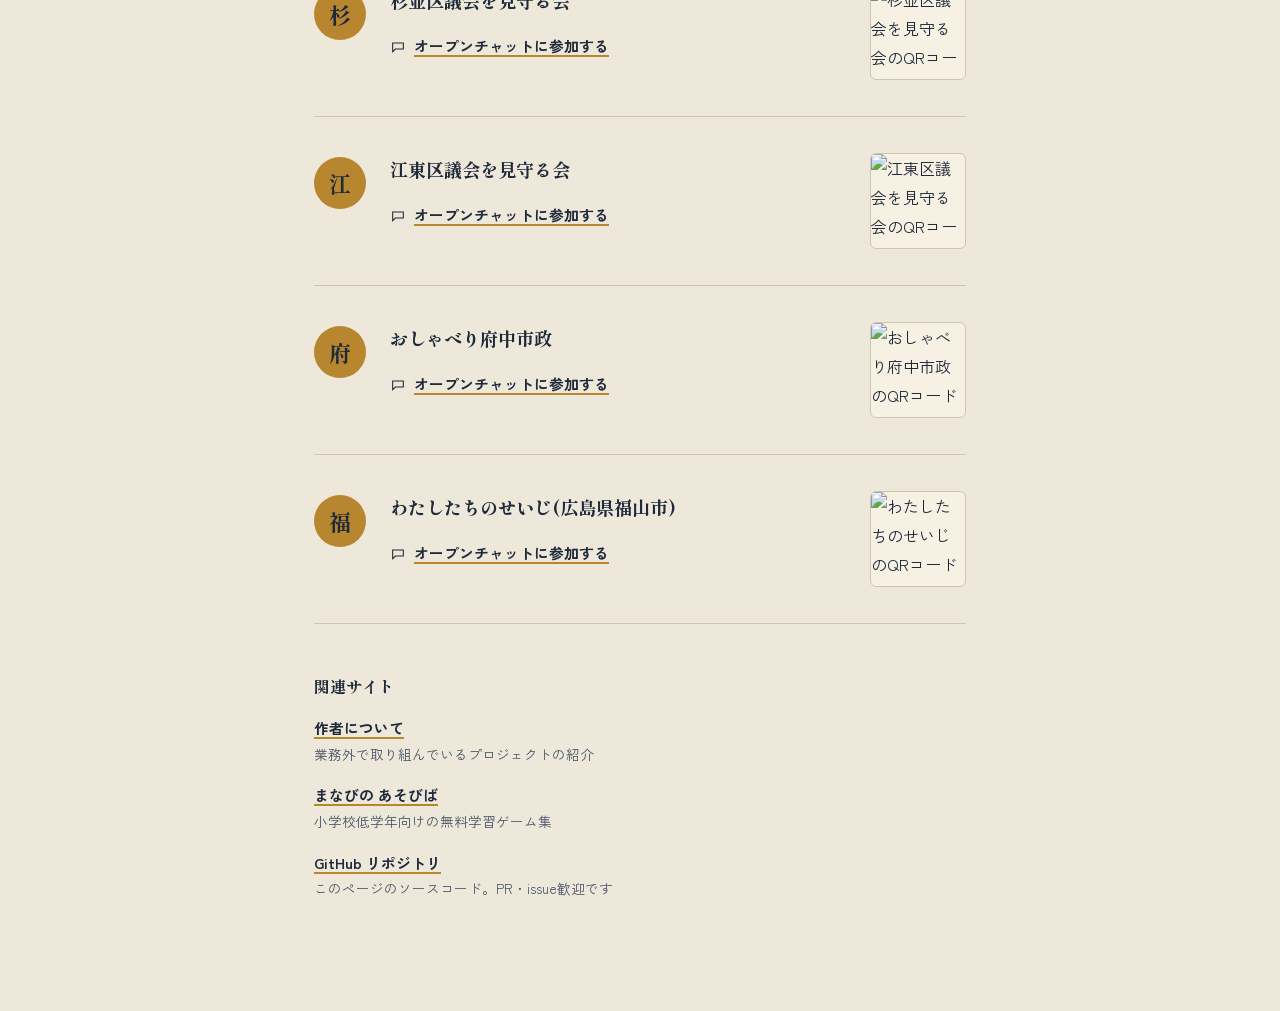
==== commit bcfe3ef8: "文面の微修正" ====
--- a/index.html
+++ b/index.html
@@ -314,7 +314,7 @@
     <ul class="guides">
       <li><a href="rules/">共通ルールの雛形</a><span class="desc">コピーして使えるたたき台。ルールを設けるかどうかも自由です</span></li>
     </ul>
-    <p class="note">会を立ち上げたら、<a href="https://x.com/angry_engineer0" target="_blank" rel="noopener">行動するエンジニア（@angry_engineer0）</a>までXでメンションしてください。一覧に掲載するほか、<b>見守る会ネットワークの管理人専用オープンチャット</b>にご招待します。盛り上げ方や運営の悩みなど、各地の管理人に気軽に相談できます。</p>
+    <p class="note">同様の趣旨のオープンチャットを立ち上げたら、ぜひ<a href="https://x.com/angry_engineer0" target="_blank" rel="noopener">行動するエンジニア（@angry_engineer0）</a>までご連絡ください。一覧に掲載するほか、<b>見守る会ネットワークの管理人専用オープンチャット</b>にご招待します。盛り上げ方や運営の悩みなど、各地の管理人に気軽に相談できます。</p>
   </section>
 
   <section class="chapters">
